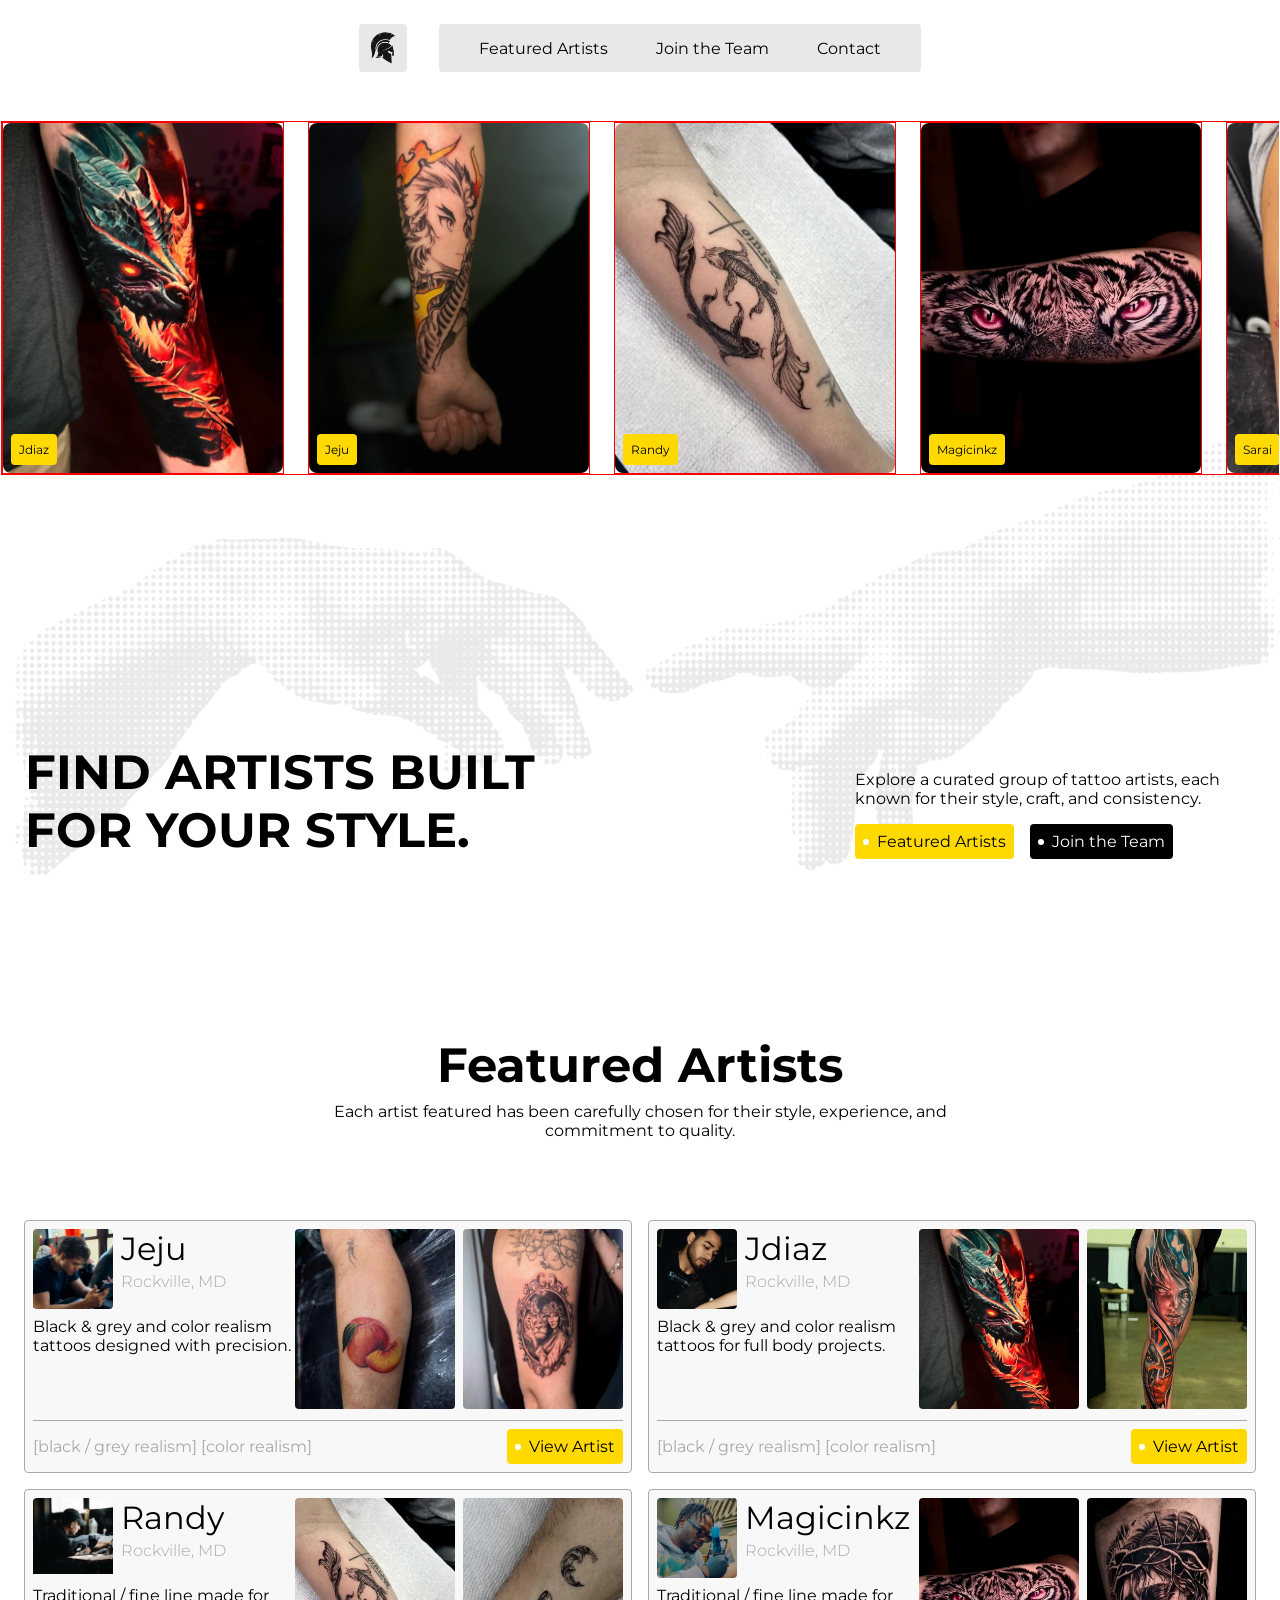
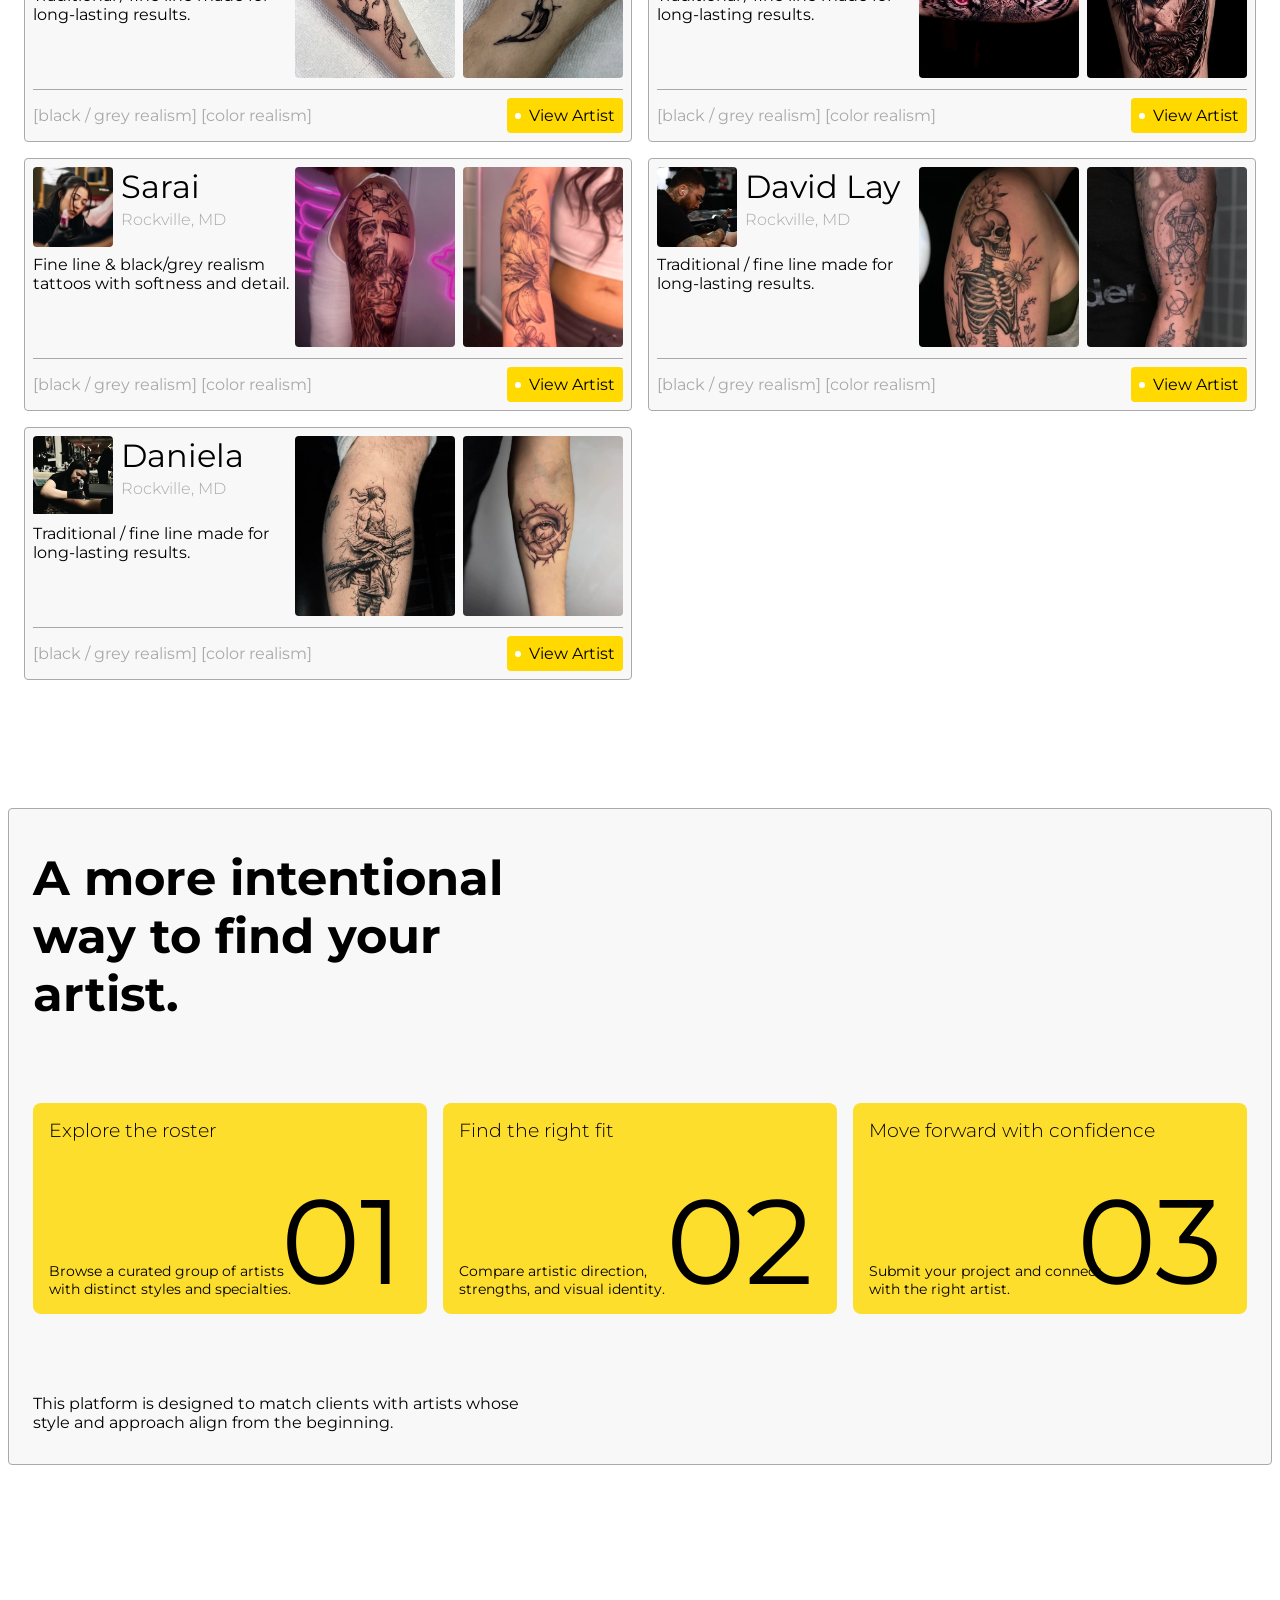
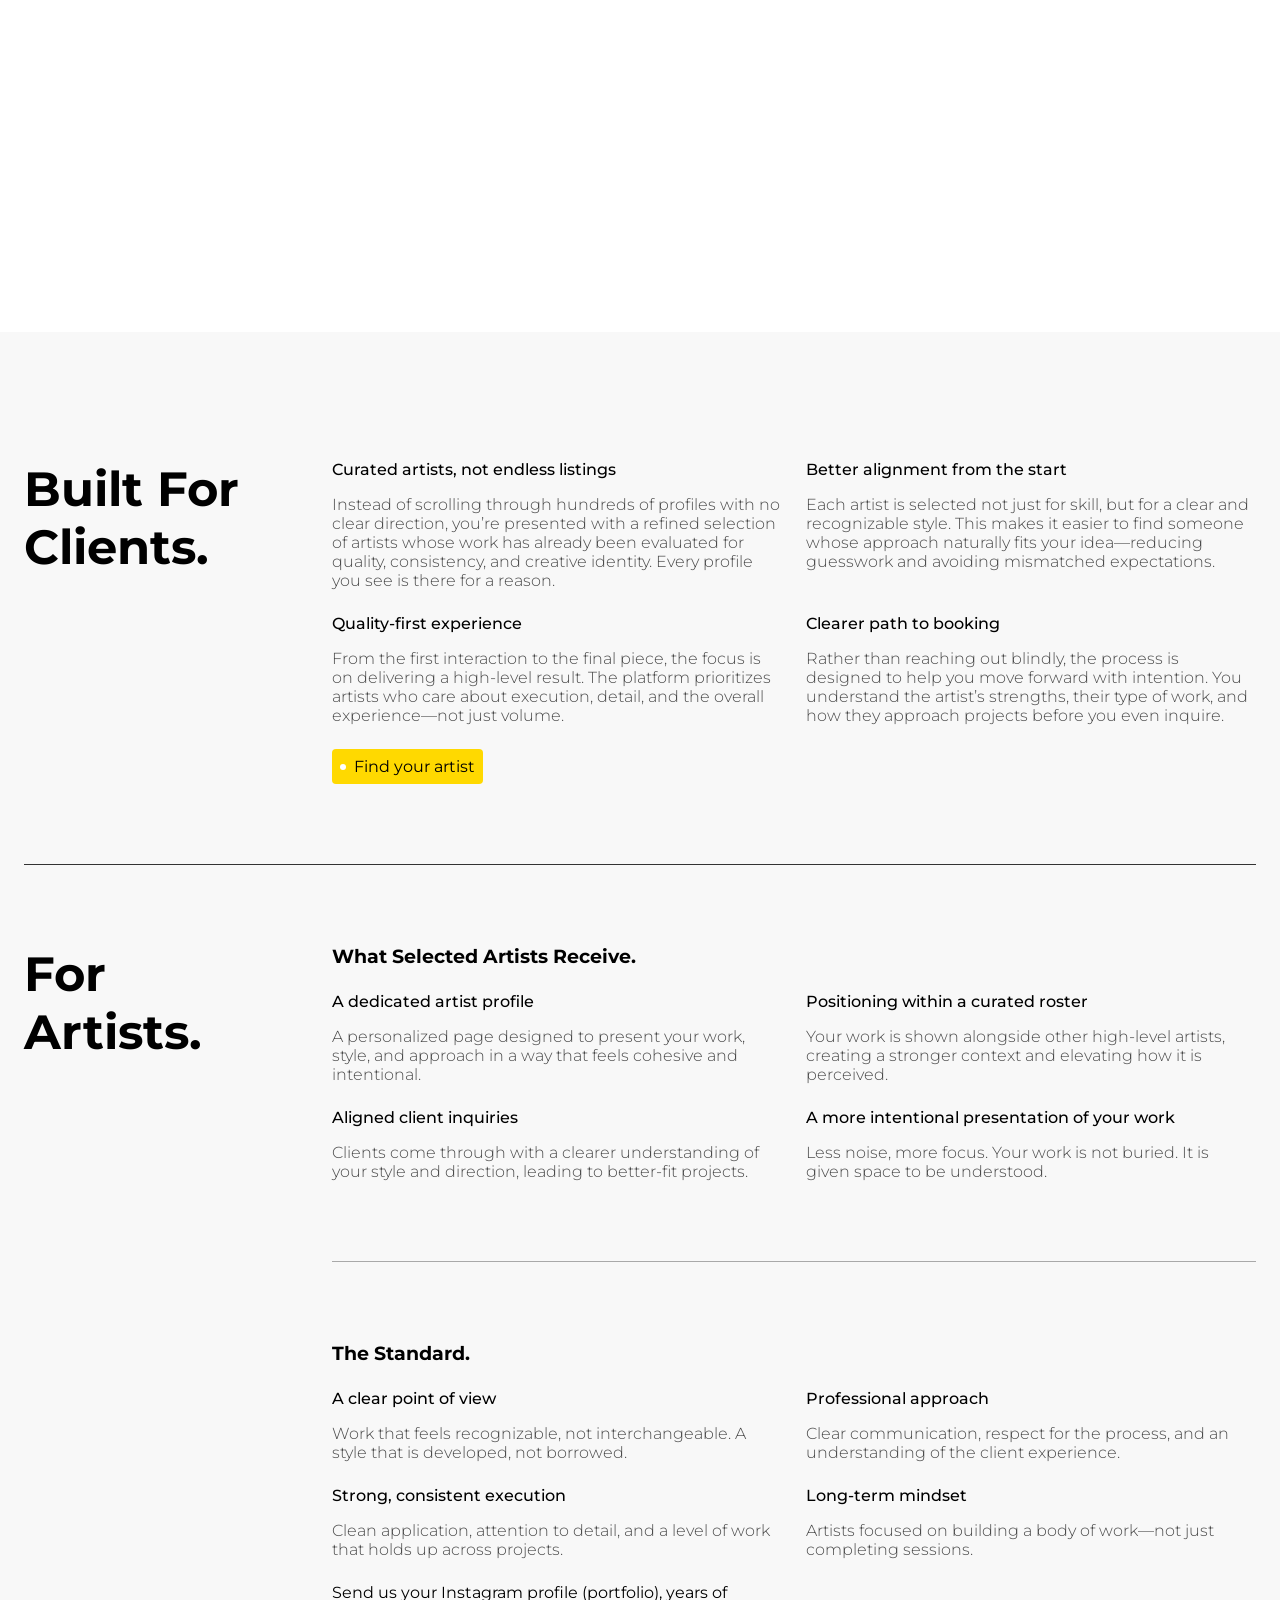
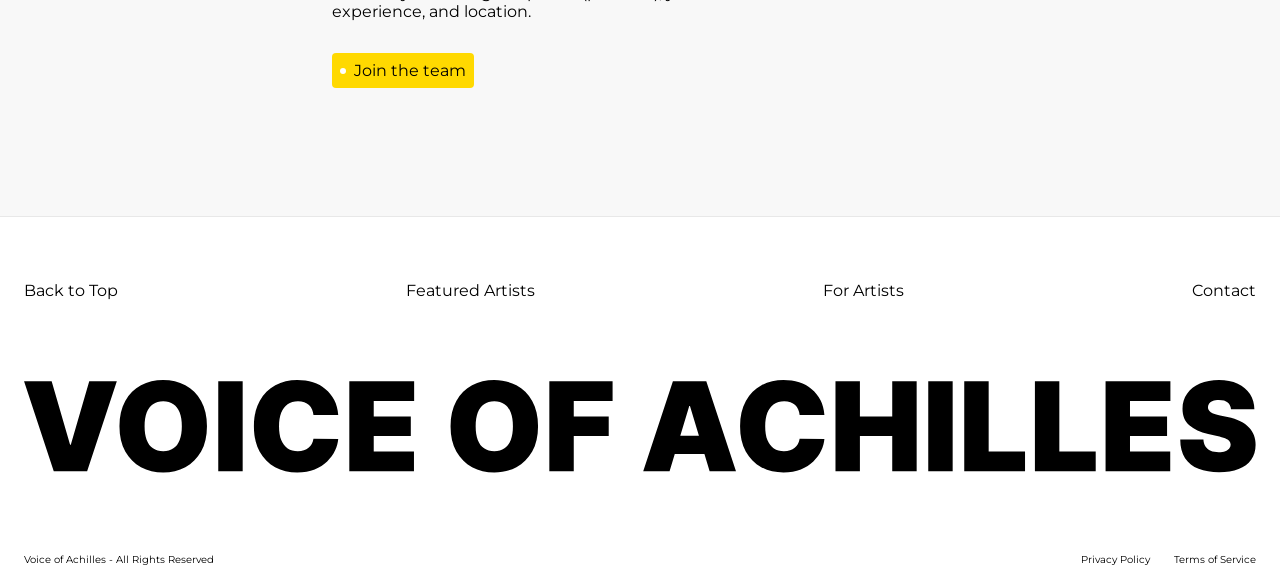
==== index.html @ 1c760edf "added changes to fix issue with home carousel" ====
<!DOCTYPE html>
<html lang="en">
<head>
  <meta charset="UTF-8">
  <meta name="viewport" content="width=device-width, initial-scale=1.0">
  <link rel="stylesheet" href="style.css">
  <script src="script.js" defer></script>
  <title>Voice of Achilles</title>
</head>
<body>
  <header>
    <nav>
      <a href="#home">
        <figure class="achilles-wrapper">
          <img src="assets/achilles-helmet.svg" class="achilles-icon" alt="achilles helmet icon">
        </figure>
      </a>

      <ul class="nav-list">
        <li><a href="#featured-artists" class="nav-link">Featured Artists</a></li>
        <li><a href="#artist-program" class="nav-link">Join the Team</a></li>
        <li><a href="#" class="nav-link">Contact</a></li>
      </ul>

      <button id="nav-btn">Menu</button>
    </nav>

    <div class="nav-modal">
      <ul class="modal-list">
        <li><a href="#featured-artists" class="modal-link">Featured Artists</a></li>
        <li><a href="#artist-program" class="modal-link">Join the Team</a></li>
        <li><a href="#" class="modal-link">Contact</a></li>
      </ul>
    </div>
  </header>

  <main>
    <section id="home">
      <div class="hands-overlay"></div>

      <div class="track-container">
        
        <div class="gallery-track">
          <div class="gallery-item">
            <a href="#">
              <img src="home-tattoos/jdiaz-dragon.webp" alt="dragon full color tattoo by Jdiaz" loading="eager">
              
              <p class="by-artist">Jdiaz</p>
            </a>
          </div>
          
          <div class="gallery-item">
            <a href="#">
              <img src="home-tattoos/jeju-demon-slayer.webp" alt="Demon slayer tattoo by Jeju" loading="eager">
              
              <p class="by-artist">Jeju</p>
            </a>
          </div>
          
          <div class="gallery-item">
            <a href="randy.html">
              <img src="home-tattoos/randy-koy-fish.webp" alt="koy fish tattoo by Randy" loading="eager">
              
              <p class="by-artist">Randy</p>
            </a>
          </div>
          
          <div class="gallery-item">
            <a href="#">
              <img src="home-tattoos/maginkz-tiger-eyes.webp" alt="tiger face tattoo by magic inkz" loading="eager">
              
              <p class="by-artist">Magicinkz</p>
              
            </a>
          </div>
          
          <div class="gallery-item">
            <a href="sarai.html">
              <img src="home-tattoos/sarai-blk-red-flower.webp" alt="flower tattoo by Sarai" loading="eager">
              
              <p class="by-artist">Sarai</p>
            </a>
          </div>
          
          <div class="gallery-item">
            <a href="#">
              <img src="home-tattoos/david-lay-sleeve.webp" alt="sleeve by David Lay" loading="eager">
              
              <p class="by-artist">David Lay</p>
            </a>
          </div>
          
          <div class="gallery-item">
            <a href="#">
              <img src="home-tattoos/daniela-zoro.webp" alt="zoro from One Piece by Daniela" loading="eager">
              
              <p class="by-artist">Daniela</p>
            </a>
          </div>  
          
          <!-- DUPLICATE -->
          <div class="gallery-item">
            <a href="#">
              <img src="home-tattoos/jdiaz-dragon.webp" alt="dragon full color tattoo by Jdiaz" loading="eager">
              
              <p class="by-artist">Jdiaz</p>
            </a>
          </div>
          
          <div class="gallery-item">
            <a href="#">
              <img src="home-tattoos/jeju-demon-slayer.webp" alt="Demon slayer tattoo by Jeju" loading="eager">
              
              <p class="by-artist">Jeju</p>
            </a>
          </div>
          
          <div class="gallery-item">
            <a href="randy.html">
              <img src="home-tattoos/randy-koy-fish.webp" alt="koy fish tattoo by Randy" loading="eager">
              
              <p class="by-artist">Randy</p>
            </a>
          </div>
          
          <div class="gallery-item">
            <a href="#">
              <img src="home-tattoos/maginkz-tiger-eyes.webp" alt="tiger face tattoo by magic inkz" loading="eager">
              
              <p class="by-artist">Magicinkz</p>
              
            </a>
          </div>
          
          <div class="gallery-item">
            <a href="sarai.html">
              <img src="home-tattoos/sarai-blk-red-flower.webp" alt="flower tattoo by Sarai" loading="eager">
              
              <p class="by-artist">Sarai</p>
            </a>
          </div>
          
          <div class="gallery-item">
            <a href="#">
              <img src="home-tattoos/david-lay-sleeve.webp" alt="sleeve by David Lay" loading="eager">
              
              <p class="by-artist">David Lay</p>
            </a>
          </div>
          
          <div class="gallery-item">
            <a href="#">
              <img src="home-tattoos/daniela-zoro.webp" alt="zoro from One Piece by Daniela" loading="eager">
              
              <p class="by-artist">Daniela</p>
            </a>
          </div>        
        </div>

        <div class="hero-text-container">
          <h1 class="hero-text">FIND ARTISTS BUILT FOR YOUR STYLE.</h1>

          <div class="CTA-container">
            <p class="cta-text">Explore a curated group of tattoo artists, each known for their style, craft, and consistency.</p>

            <div class="home-btn-container">
              <a href="#" class="main-CTA CTA-btn">
                <div class="btn-circle"></div>
                Featured Artists
              </a>
              
              <a href="#" class="secondary-CTA CTA-btn">
                <div class="btn-circle"></div>
                Join the Team
              </a>
            </div>
          </div>
        </div>
      </div>

      <section id="featured-artists">
        <div class="container">
          <div class="row featured-artists-row">
            <h2 class="heading">Featured Artists</h2>
            <p class="sub-heading">
              Each artist featured has been carefully chosen for their style, experience, and commitment to quality.
            </p>

            <div class="featured-artists-wrapper">
              <!-- Artist (JEJU) -->
              <div class="artist-box">
                <div class="artist-left-section">

                  <div class="artist-image-name">
                    <figure class="artist-img-wrapper">
                      <img src="artists/jeju-artist-img.webp" alt="photo of Jeju, tattoo artist">
                    </figure>
                    
                    <div class="name-container">
                      <p class="artist-name">Jeju</p>
                      <p class="location">Rockville, MD</p>
                    </div>
                  </div>

                  <p class="artist-bio">Black & grey and color realism tattoos designed with precision.</p>
                </div>

                <div class="artist-bottom-section"> 
                  <p class="style-tag">[black / grey realism] [color realism]</p>

                  <a href="jeju.html" class="CTA-btn main-CTA">
                    <div class="btn-circle"></div>
                    View Artist
                  </a>
                </div>

                <div class="card-showcase-container">
                  <figure class="card-img-wrapper">
                    <img src="jeju-tattoos/jeju-peach.webp" alt="peach colored tattoo by Jeju">
                  </figure>

                  <figure class="card-img-wrapper">
                    <img src="jeju-tattoos/jeju-lion-witch.webp" alt="flowers tattoo by Jeju">
                  </figure>
                </div>
              </div>

              <!-- Artist JEJU -->

              <!-- Artist Jdiaz -->
              <div class="artist-box">
                <div class="artist-left-section">

                  <div class="artist-image-name">
                    <figure class="artist-img-wrapper">
                      <img src="artists/jdiaz-artist-img.webp" alt="photo of Jdiaz, tattoo artist">
                    </figure>
                    
                    <div class="name-container">
                      <p class="artist-name">Jdiaz</p>
                      <p class="location">Rockville, MD</p>
                    </div>
                  </div>

                  <p class="artist-bio">Black & grey and color realism tattoos for full body projects.</p>
                </div>

                <div class="artist-bottom-section"> 
                  <p class="style-tag">[black / grey realism] [color realism]</p>

                  <a href="jdiaz.html" class="CTA-btn main-CTA">
                    <div class="btn-circle"></div>
                    View Artist
                  </a>
                </div>

                <div class="card-showcase-container">
                  <figure class="card-img-wrapper">
                    <img src="jdiaz-tattoos/jdiaz-dragon.webp" alt="dragon full color tattoo by Jdiaz">
                  </figure>
                  
                  <figure class="card-img-wrapper">
                    <img src="jdiaz-tattoos/jdiaz-full-leg.webp" alt="full leg colored tattoo by Jdiaz">
                  </figure>
                </div>
              </div>
              <!-- Artist Jdiaz -->

              <!-- Artist Randy -->
              <div class="artist-box">
                <div class="artist-left-section">

                  <div class="artist-image-name">
                    <figure class="artist-img-wrapper">
                      <img src="artists/randy-artist-img.webp" alt="photo of Randy, tattoo artist">
                    </figure>
                    
                    <div class="name-container">
                      <p class="artist-name">Randy</p>
                      <p class="location">Rockville, MD</p>
                    </div>
                  </div>

                  <p class="artist-bio">Traditional / fine line made for long-lasting results.</p>
                </div>

                <div class="artist-bottom-section"> 
                  <p class="style-tag">[black / grey realism] [color realism]</p>

                  <a href="randy.html" class="CTA-btn main-CTA">
                    <div class="btn-circle"></div>
                    View Artist
                  </a>
                </div>

                <div class="card-showcase-container">
                  <figure class="card-img-wrapper">
                    <img src="randy-tattoos/randy-koy-fish.webp" alt="koy fish tattoo by Randy">
                  </figure>
                  
                  <figure class="card-img-wrapper">
                    <img src="randy-tattoos/randy-whale.webp" alt="Whale and wave tattoo by Randy.">
                  </figure>
                </div>
              </div>
              <!-- Artist Randy -->

              <!-- Artist Magicinkz -->
              <div class="artist-box">
                <div class="artist-left-section">

                  <div class="artist-image-name">
                    <figure class="artist-img-wrapper">
                      <img src="artists/magicinkz-artist-img.webp" alt="photo of Randy, tattoo artist">
                    </figure>
                    
                    <div class="name-container">
                      <p class="artist-name">Magicinkz</p>
                      <p class="location">Rockville, MD</p>
                    </div>
                  </div>

                  <p class="artist-bio">Traditional / fine line made for long-lasting results.</p>
                </div>

                <div class="artist-bottom-section"> 
                  <p class="style-tag">[black / grey realism] [color realism]</p>

                  <a href="jeju.html" class="CTA-btn main-CTA">
                    <div class="btn-circle"></div>
                    View Artist
                  </a>
                </div>

                <div class="card-showcase-container">
                  <figure class="card-img-wrapper">
                    <img src="magicinkz-tattoos/maginkz-tiger-eyes.webp" alt="Tiger eye tattoo by Magic inkz">
                  </figure>
                  
                  <figure class="card-img-wrapper">
                    <img src="magicinkz-tattoos/maginkz-jesus.webp" alt="Jesus tattoo by Magic Inkz">
                  </figure>
                </div>
              </div>
              <!-- Artist Magicinkz -->

              <!-- Artist Sarai -->
              <div class="artist-box">
                <div class="artist-left-section">

                  <div class="artist-image-name">
                    <figure class="artist-img-wrapper">
                      <img src="artists/Sarai-artist-img.webp" alt="photo of Sarai, tattoo artist">
                    </figure>
                    
                    <div class="name-container">
                      <p class="artist-name">Sarai</p>
                      <p class="location">Rockville, MD</p>
                    </div>
                  </div>

                  <p class="artist-bio">Fine line & black/grey realism tattoos with softness and detail.</p>
                </div>

                <div class="artist-bottom-section"> 
                  <p class="style-tag">[black / grey realism] [color realism]</p>

                  <a href="sarai.html" class="CTA-btn main-CTA">
                    <div class="btn-circle"></div>
                    View Artist
                  </a>
                </div>

                <div class="card-showcase-container">
                  <figure class="card-img-wrapper">
                    <img src="sarai-tattoos/sarai-jesus-lion-tattoo.webp" alt="Tiger eye tattoo by Magic inkz">
                  </figure>
                  
                  <figure class="card-img-wrapper">
                    <img src="sarai-tattoos/sarai-flower-tattoo.webp" alt="Jesus tattoo by Magic Inkz">
                  </figure>
                </div>
              </div>
              <!-- Artist Sarai -->

              <!-- Artist David Lay -->
              <div class="artist-box">
                <div class="artist-left-section">

                  <div class="artist-image-name">
                    <figure class="artist-img-wrapper">
                      <img src="artists/David-Lay-Artist.webp" alt="photo of Sarai, tattoo artist">
                    </figure>
                    
                    <div class="name-container">
                      <p class="artist-name">David Lay</p>
                      <p class="location">Rockville, MD</p>
                    </div>
                  </div>

                  <p class="artist-bio">Traditional / fine line made for long-lasting results.</p>
                </div>

                <div class="artist-bottom-section"> 
                  <p class="style-tag">[black / grey realism] [color realism]</p>

                  <a href="jeju.html" class="CTA-btn main-CTA">
                    <div class="btn-circle"></div>
                    View Artist
                  </a>
                </div>

                <div class="card-showcase-container">
                  <figure class="card-img-wrapper">
                    <img src="david-lay-tattoos/david-lay-skelelon.webp" alt="Geometric Tattoo by David Lay">
                  </figure>
                  
                  <figure class="card-img-wrapper">
                    <img src="david-lay-tattoos/david-lay-sleeve.webp" alt="Sleeve by David Lay">
                  </figure>
                </div>
              </div>
              <!-- Artist David  Lay -->

              <!-- Artist Daniela -->
              <div class="artist-box">
                <div class="artist-left-section">

                  <div class="artist-image-name">
                    <figure class="artist-img-wrapper">
                      <img src="artists/Daniela-artist.webp" alt="photo of Sarai, tattoo artist">
                    </figure>
                    
                    <div class="name-container">
                      <p class="artist-name">Daniela</p>
                      <p class="location">Rockville, MD</p>
                    </div>
                  </div>

                  <p class="artist-bio">Traditional / fine line made for long-lasting results.</p>
                </div>

                <div class="artist-bottom-section"> 
                  <p class="style-tag">[black / grey realism] [color realism]</p>

                  <a href="daniela.html" class="CTA-btn main-CTA">
                    <div class="btn-circle"></div>
                    View Artist
                  </a>
                </div>

                <div class="card-showcase-container">
                  <figure class="card-img-wrapper">
                    <img src="daniela-tattoos/daniela-zoro.webp" alt="Zoro Tattoo by Daniela">
                  </figure>
                  
                  <figure class="card-img-wrapper">
                    <img src="daniela-tattoos/daniela-eye.webp" alt="Eye tattoo by Daniela">
                  </figure>
                </div>
              </div>
            </div>
          </div>
        </div>
      </section>

      <section id="the-platform">
        <div class="container platform-container">
          <div class="row">
            <h2 class="heading platform-heading">A more intentional way to find your artist.</h2>

            <div class="platform-card-container">
              <div class="card-box">
                <h3 class="card-title">Explore the roster</h3>

                <p class="card-info">
                  Browse a curated group of artists with distinct styles and specialties.
                </p>

                <p class="card-number">01</p>
              </div>

              <div class="card-box">
                <h3 class="card-title">Find the right fit</h3>

                <p class="card-info">
                  Compare artistic direction, strengths, and visual identity.
                </p>

                <p class="card-number">02</p>
              </div>

              <div class="card-box">
                <h3 class="card-title">Move forward with confidence</h3>

                <p class="card-info">
                  Submit your project and connect with the right artist.
                </p>

                <p class="card-number">03</p>
              </div>
            </div>

            <p class="why-platform">This platform is designed to match clients with artists whose style and approach align from the beginning.</p>
          </div>
        </div>
      </section>

      <div class="hands-container">
        <img src="assets/Adam-hand.webp" alt="Adam's hand from birth of creation" class="adam-hand">
        
        <img src="assets/God-hand.webp" alt="God's hand from birth of creation" class="god-hand">
      </div>

      <section id="built-for">
        <div class="container">
          <div class="row built-row">
            <div class="built-for-row">
              <h2 class="heading">Built For <span class="dark-highlight">Clients.</span></h2>
              
              <div class="client-point-wrapper">
                <div class="client-point-box">
                  <p class="point-title">Curated artists, not endless listings</p>
                  
                  <p class="point-info">
                    Instead of scrolling through hundreds of profiles with no clear direction, you’re presented with a refined selection of artists whose work has already been evaluated for quality, consistency, and creative identity. Every profile you see is there for a reason.
                  </p>
                </div>
                
                <div class="client-point-box">
                  <p class="point-title">Better alignment from the start</p>
                  
                  <p class="point-info">
                    Each artist is selected not just for skill, but for a clear and recognizable style. This makes it easier to find someone whose approach naturally fits your idea—reducing guesswork and avoiding mismatched expectations.
                  </p>
                </div>
                
                <div class="client-point-box">
                  <p class="point-title">Quality-first experience</p>
                  
                  <p class="point-info">
                    From the first interaction to the final piece, the focus is on delivering a high-level result. The platform prioritizes artists who care about execution, detail, and the overall experience—not just volume.
                  </p>
                </div>
                
                <div class="client-point-box">
                  <p class="point-title">Clearer path to booking</p>
                  
                  <p class="point-info">
                    Rather than reaching out blindly, the process is designed to help you move forward with intention. You understand the artist’s strengths, their type of work, and how they approach projects before you even inquire.
                  </p>
                </div>

                <a href="#" class="CTA-btn main-CTA">
                    <div class="btn-circle"></div>
                    Find your artist
                </a>
              </div>
            </div>

            <div id="artist-program"></div>

            <!-- Built for Artists -->

            <div class="built-for-row">
              <h2 class="heading built-for-heading">For Artists.</h2>

              <div class="artist-container"> 
                <div class="artist-points-container">
                  <h3>What <span class="dark-highlight">Selected Artists</span> Receive.</h3>
                  <div class="client-point-wrapper">
                    <div class="client-point-box">
                      <p class="point-title">A dedicated artist profile</p>
                      
                      <p class="point-info">
                        A personalized page designed to present your work, style, and approach in a way that feels cohesive and intentional.
                      </p>
                    </div>
                    
                    <div class="client-point-box">
                      <p class="point-title">Positioning within a curated roster</p>
                      
                      <p class="point-info">
                        Your work is shown alongside other high-level artists, creating a stronger context and elevating how it is perceived.
                      </p>
                    </div>
                    
                    <div class="client-point-box">
                      <p class="point-title">Aligned client inquiries</p>
                      
                      <p class="point-info">
                        Clients come through with a clearer understanding of your style and direction, leading to better-fit projects.
                      </p>
                    </div>
                    
                    <div class="client-point-box">
                      <p class="point-title">A more intentional presentation of your work</p>
                      
                      <p class="point-info">
                        Less noise, more focus. Your work is not buried. It is given space to be understood.
                      </p>
                    </div>
                  </div>
                </div>

                <div class="artists-line"></div>

                <!-- Second part of artists section -->

                <div class="artist-points-container">
                  <h3>The <span class="dark-highlight">Standard.</span></h3>
                  <div class="client-point-wrapper">
                    <div class="client-point-box">
                      <p class="point-title">A clear point of view</p>
                      
                      <p class="point-info">
                        Work that feels recognizable, not interchangeable. A style that is developed, not borrowed.
                      </p>
                    </div>
                    
                    <div class="client-point-box">
                      <p class="point-title">Professional approach</p>
                      
                      <p class="point-info">
                        Clear communication, respect for the process, and an understanding of the client experience.
                      </p>
                    </div>
                    
                    <div class="client-point-box">
                      <p class="point-title">Strong, consistent execution</p>
                      
                      <p class="point-info">
                        Clean application, attention to detail, and a level of work that holds up across projects.
                      </p>
                    </div>
                    
                    <div class="client-point-box">
                      <p class="point-title">Long-term mindset</p>
                      
                      <p class="point-info">
                        Artists focused on building a body of work—not just completing sessions.
                      </p>
                    </div>

                    <div class="client-point-box">
                      <p class="join-team-text">Send us your Instagram profile (portfolio), years of experience, and location.</p>

                    <a href="jeju.html" class="CTA-btn main-CTA">
                      <div class="btn-circle"></div>
                      Join the team
                    </a>
                    </div>
                  </div>
                </div>
              </div>
            </div>
          </div>
        </div>
      </section>
    </section>

    <footer>
      <div class="footer-container">
        <div class="row">
          <ul class="footer-list">
            <li><a href="#home" class="footer-link">Back to Top</a></li>

            <li><a href="#featured-artists" class="footer-link">Featured Artists</a></li>

            <li><a href="#artist-program" class="footer-link">For Artists</a></li>
            
            <li><a href="#" class="footer-link">Contact</a></li>
          </ul>

          <img src="assets/voiceofachilles.svg" alt="" class="footer-company-name">

          <div class="copyright-wrapper">
            <p class="copyright">
              Voice of Achilles - All Rights Reserved
            </p>
            <div class="policy-pages">
              <a href="#">Privacy Policy</a>
              <a href="#">Terms of Service</a>
            </div>
          </div>

        </div>
      </div>
    </footer>
  </main>


</body>
</html>
---- style.css ----
@import url('https://fonts.googleapis.com/css2?family=Montserrat:ital,wght@0,100..900;1,100..900&display=swap');

* {
  padding: 0;
  margin: 0;
  box-sizing: border-box;
  scroll-behavior: smooth;
   font-family: "Montserrat", sans-serif;
}

/* GEN */
li, a {
  list-style-type: none;
  text-decoration: none;
  color: inherit;
}

img {
  display: block;
}

.container {
  padding: 8rem 0;
  margin-top: 8px;
}

.row {
  padding: 0 24px;
  width: 100%;
  max-width: 1500px;
  margin: 0 auto;
}

:root {
  --background-black: #333333;
  --gold-color: #FFD900;
  --white: #fff;
  --black: #000;
  --artist-card-background: #f2f2f281;
  --secondary-text: #5B5B5B;
  --gloss-grey: rgba(225, 225, 225, 0.75);
  --corner-radius: 4px;
  --grey-accent: #a9a9a9;
}

/* navigation */
nav {
  width: 100%;
  position: fixed;
  top: 24px;
  left: 0;
  right: 0;
  z-index: 1001;

  display: flex;
  justify-content: center;
  align-items: center;
  gap: 32px;
}

.achilles-wrapper {
  width: 48px;
}

.achilles-icon {
  width: 32px;
}

.nav-list {
  gap: 16px; 
  padding: 0 24px;
}

.nav-list,
.achilles-wrapper,
#nav-btn {
  display: flex;
  justify-content: center;
  background-color: var(--gloss-grey);
  backdrop-filter: blur(4px);
  align-items: center;
  height: 48px;
  border-radius: var(--corner-radius);
  transition: background-color 300ms ease;
}

/* Nav Button */
#nav-btn,
#close-btn {
  border: none;
  font-size: 14px;
  display: none;
  padding: 8px;
  color: var(--black);
}

#nav-btn:hover {
  cursor: pointer;
  background-color: var(--gold-color);
}

.nav-link {
  padding: 16px;
}

.achilles-wrapper:hover {
  background-color: var(--gold-color);
}

/* nav modal */
.nav-modal {
  position: fixed;
  top: 8px;
  left: 8px;
  right: 8px;
  height: 0px;
  background-color: var(--white);
  z-index: 102;
  border-radius: var(--corner-radius);
  background-color: var(--artist-card-background);
  backdrop-filter: blur(9px);
  border: 1px solid var(--grey-accent);
  opacity: 0;
  visibility: hidden;

  transition: opacity 1s ease, height 1s ease, visibility 300ms ease 0ms;
}

.modal-list {
  position: absolute;
  top: 100px;
  right: -100px;
  text-align: end;
  opacity: 0;

  display: flex;
  flex-direction: column;
  gap: 24px;

  transition: right 1s ease, opacity 300ms ease;
}

.nav-modal.display-modal {
  height: 240px;
  opacity: 1;
  visibility: visible;
  transition: opacity 1s ease, height 1s ease, visibility 0s ease 0ms;
}

.nav-modal.display-modal .modal-list {
  right: 16px;
  opacity: 1;
}


/* Home */
#home {
  position: relative;
  width: 100%;
  height: fit-content;
  background-color: var(--white);
}

/* Home Gallery */
.track-container {
  position: relative;
  border: 1px solid #fff;
  width: 100%;
  height: 100vh;
  overflow: clip;
}

.gallery-track {
  z-index: 5;
  position: relative;
  margin-top: 120px;
  display: flex;
  gap: 24px;
  width: max-content;
  animation: scroll 24s linear infinite;
  border: 1px solid red;
}

.gallery-item {
  position: relative;
  flex: 0 0 auto;
  text-align: left;
  border: 1px solid red;
}

.gallery-item img {
  width: 280px;
  height: 350px; /* Adjust image size */
  flex-shrink: 0;
  object-fit: cover;
  border-radius: 8px;
  transition: transform 300ms ease;
}

@keyframes scroll {
  from {
    transform: translateX(0);
  }
  to {
    transform: translateX(calc(-50% - 8px));
  }
}

.by-artist {
  position: absolute;
  bottom: 8px;
  left: 8px;
  font-size: 12px;
  background-color: var(--gold-color);
  padding: 8px;
  border-radius: var(--corner-radius);
  transition: background-color 300ms ease;
  animation: show-artists 4s ease forwards;
}

.gallery-item img:hover,
.gallery-item a:hover img,
.gallery-item a:hover .by-artist {
  background-color: var(--white);
}

.hands-container {
  position: sticky;
  top: 24px;
  bottom: 24px;
  width: 100%;
  display: flex;
  z-index: 1;
}

.god-hand,
.adam-hand {
  width: 50%;
  will-change: transform;
}

.adam-hand {
  animation: adam-float 5s ease-in-out infinite;
}

.god-hand {
  animation: god-float 5s ease-in-out infinite;
}

.hands-overlay {
  position: absolute;
  inset: 0;
  background-color: #ffffffea;
  z-index: 4;
}

.hero-text-container {
  z-index: 8;
  position: absolute;
  width: 100%;
  padding: 24px;
  bottom: 16px;

  display: flex;
  justify-content: space-between;
  align-items: flex-end;
}

.hero-text {
  font-size: 48px;
  width: 600px;
}

.CTA-container {
  display: flex;
  flex-direction: column;
  gap: 16px;
}

.cta-text {
  width: 400px;
}

.home-btn-container {
  display: flex;
  align-items: center;
  gap: 16px;
}

.CTA-btn {
  padding: 8px;
  width: fit-content;
  border-radius: var(--corner-radius);

  display: flex;
  justify-content: center;
  align-items: center;
  gap: 8px;
}

.CTA-btn:hover {
  backdrop-filter: blur(2px);
  background-color: #ffffff00;
}

.main-CTA {
  background-color: var(--gold-color);
}

.main-CTA:hover .btn-circle {
  background-color: var(--gold-color);
}

.btn-circle {
  width: 6px;
  height: 6px;
  background-color: var(--white);
  border-radius: 25px;
  transition: background-color 300ms ease;
}

.secondary-CTA {
  background-color: var(--black);
  color: var(--white);
}

.secondary-CTA:hover {
  background-color: #ffffff00;
  color: var(--black);
}

.secondary-CTA,
.main-CTA {
  transition: color 300ms ease, background-color 300ms ease;
}

.secondary-CTA:hover .btn-circle {
  background-color: var(--black);
}


/* Animations */
@keyframes show-artists {
  0% {opacity: 0;}
  100% {opacity: 1;}
}

@keyframes adam-float {
  0%, 100% {transform: translateY(0);}
  50% {transform: translateY(-8px);}
}

@keyframes god-float {
  0%, 100% {transform: translateY(0);}
  50% {transform: translateY(-20px);}
}



/* Featured Artists */
.featured-artists-row {
  display: flex;
  flex-direction: column;
  align-items: center;
}

.sub-heading {
  margin-top: 8px;
  width: 50%;
  text-align: center;
}

#featured-artists {
  position: relative;
  z-index: 4;
}

#featured-artists .heading {
  text-align: center;
}

.heading {
  font-size: 48px;
}

.featured-artists-wrapper {
  margin-top: 80px;
  width: 100%;

  display: grid;
  grid-template-columns: repeat(2, 1fr);
  gap: 16px;
}

.artist-image-name {
  display: flex;
  align-items: flex-start;
  gap: 8px;
}

.artist-box {
  position: relative;
  width: 100%;
  padding: 8px;
  background-color: var(--artist-card-background);
  border: 1px solid var(--grey-accent);
  border-radius: 4px;
}

.artist-box .artist-bottom-section {
  border-top: 1px solid var(--grey-accent);
}

.location {
  color: var(--grey-accent);
  font-weight: 300;
}

.artist-img-wrapper {
  width: 80px;
  height: 80px;
  overflow: hidden;
  border-radius: 4px;
}

.artist-img-wrapper img {
  width: 100%;
}

.artist-name {
  font-size: 32px;
  margin-bottom: 4px;
}

.artist-bio {
  margin-top: 8px;
  width: 275px;
}

.artist-left-section {
  display: flex;
  flex-direction: column; 
}

.artist-bottom-section {
  margin-top: 65px;
  padding: 8px 0 0 0;

  display: flex;
  align-items: center;
  justify-content: space-between;
}

.style-tag {
  color: var(--grey-accent);
}

.card-showcase-container {
  position: absolute;
  top: 8px;
  right: 8px;

  display: flex;
  align-items: center;
  gap: 8px;
  height: 180px;
}

.card-img-wrapper {
  width: 160px;
  height: 180px;
  overflow: hidden;
  border-radius: 4px;
}

.card-img-wrapper img {
  width: 100%;
}


/* The Platform */
.platform-container {
  padding: 2rem 0;
}

#the-platform {
  position: relative;
  z-index: 5;
  border: 1px solid var(--grey-accent);
  margin: 0 8px;
  border-radius: var(--corner-radius);
  background-color: var(--artist-card-background);
}

.platform-heading {
  width: 500px;
}

.platform-card-container {
  margin: 80px 0;
  display: grid;
  grid-template-columns: repeat(3, 1fr);
  gap: 16px;
}

.card-box {
  position: relative;
  background-color: #ffd900d2;
  padding: 16px;
  border-radius: 8px;

  display: flex;
  flex-direction: column;
  gap: 120px;
}

.card-title {
  font-weight: 300;
}

.card-info {
  width: 250px;
  font-size: 14px;
}

.card-number {
  position: absolute;
  font-size: 120px;
  bottom: 0;
  right: 24px;
}

.why-platform {
  width: 500px;
}

/* Built for */
#built-for {
  position: relative;
  z-index: 5;
  background-color: var(--artist-card-background);
}

.built-row {
  display: flex;
  flex-direction: column;
  gap: 80px;
}

.built-for-row {
  display: flex;
  justify-content: space-between;
  gap: 24px;
}

.built-for-row h2 {
  width: 300px;
}

.client-point-wrapper {
  display: grid;
  grid-template-columns: repeat(2, 1fr);
  gap: 24px;
}

.client-point-box {
  width: 450px;
}

.point-title {
  font-weight: 500;
}

.point-info {
  margin-top: 16px;
  color: #4A4A4A;
  font-weight: 300;
}

.built-for-btn-2 {
  width: 216px;
}

.built-for-row .built-for-heading {
  width: 200px;
}

#artist-program {
  width: 100%;
  height: 1px;
  background-color: var(--background-black);
}

.artist-points-container h3 {
  margin-bottom: 24px;
}

.artist-container {
  display: flex;
  flex-direction: column;
  gap: 80px;
}

.artists-line {
  width: 100%;
  height: 1px;
  background-color: var(--grey-accent);
}

.join-team-text {
  margin-bottom: 32px;
}



/* footer */
footer {
  position: relative;
  background-color: var(--white);
  border-top: 1px solid var(--gloss-grey);
}

.footer-list {
  display: flex;
  justify-content: space-between;
}

.footer-list,
.copyright-wrapper {
  position: relative;
  z-index: 5;
}

.footer-company-name {
  width: 100%;
  margin: 80px 0 80px 0;
}

.copyright-wrapper {
  display: flex;
  justify-content: space-between;
  font-size: 10px;
}

.policy-pages {
  display: flex;
  gap: 24px;
  align-items: center;
}

.footer-container {
  padding: 4rem 0 8px 0;
}


/* 1370px viewport */
@media (max-width: 1220px){
  .card-img-wrapper {
    width: 120px;
    height: 140px;
  }

  .card-number {
    font-size: 60px;
    bottom: 50px;
  }

  .built-for-row h2 {
    width: 200px;
  }
}

@media (max-width: 1125px) {
  .featured-artists-wrapper {
    grid-template-columns: repeat(1, 1fr);
  }

  .client-point-wrapper,
  .platform-card-container {
    grid-template-columns: repeat(1, 1fr);
  }

  .nav-list {
    display: none;
  }

  .card-number {
    filter: none;
    font-size: 120px;
    bottom: 32px;
  }

  .heading {
    font-size: 24px;
  }

  .hero-text-container {
    flex-direction: column;
    justify-content: flex-start;
    align-items: start;
    bottom: 24px;
  }

  nav {
    gap: 16px;
  }

  #nav-btn {
    display: block;
  }

  .nav-list {
    display: none;
  }
}


@media (max-width: 650px) {
  .gallery-track {
    margin-top: 80px;
  }

  #title {
    font-size: 32px;
    width: 300px;
  }

  p, a {
    font-size: 14px;
  }

  .hero-CTA-wrapper {
    flex-direction: column;
    align-items: flex-start;
  }

  .hero-CTA-line {
    width: 200px;
    height: 1px;
    margin: 24px 0;
  }

  .platform-heading {
    width: 300px;
  }

  .card-number {
    font-size: 60px;
    top: 0;
  }

  .card-title {
    width: 200px;
  }

  .curation-text-wrapper {
    flex-direction: column;
  }

  .curation-text {
    width: 100%;
  }

  .built-for-row {
    flex-direction: column;
  }

  .client-point-box {
    width: 100%;
  }

  .row {
    padding: 0 8px;
  }

  footer {
    margin: 0 8px;
  }

  .sub-heading {
    width: 100%;
  }

  .artists-line {
    width: 80%;
  }

  #built-for .container {
    padding-top: 1rem;
  }

  .hands-container {
    bottom: 150px;
    top: 150px;
  }
}

@media (max-width: 575px) {
  .artist-bottom-section {
    margin-top: 8px;
  }

  .artist-left-section {
    margin-top: 200px;
  }

  .card-showcase-container {
    left: 4px;
    right: 4px;
    top: 0;
  }

  .card-img-wrapper {
    width: 100%;
    height: 165px;
  }

  .style-tag,
  .footer-list a  {
    font-size: 12px;
  }

  .copyright-wrapper p,
  .policy-pages a {
    font-size: 8px;
  }

  .hero-text {
    font-size: 24px;
    width: 100%;
  }

  .cta-text {
    width: 100%;
  }

  .why-platform {
    width: 80%;
  }

  .hero-text-container {
    padding: 8px;
    bottom: 40px;
  }

  .gallery-track {
    margin-top: 100px;
  }

  .gallery-item img {
    height: 280px;
  }
}
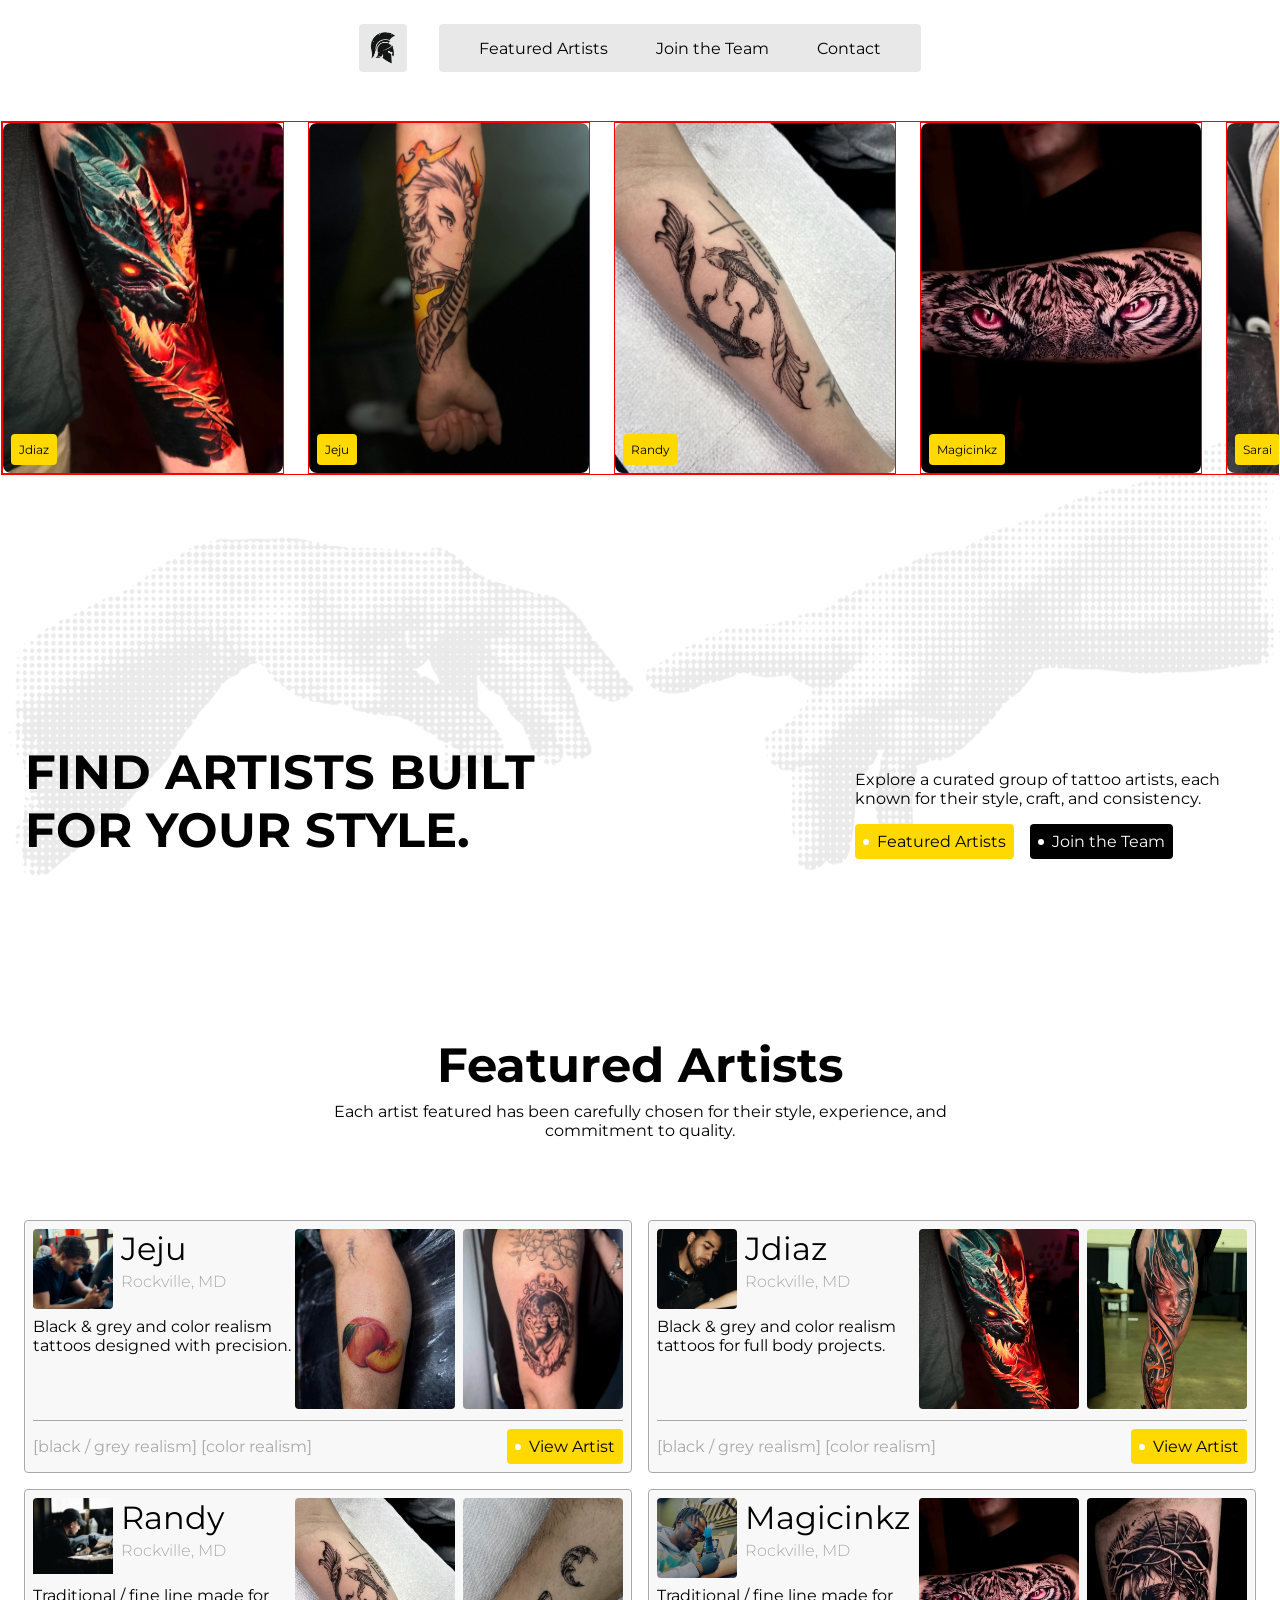
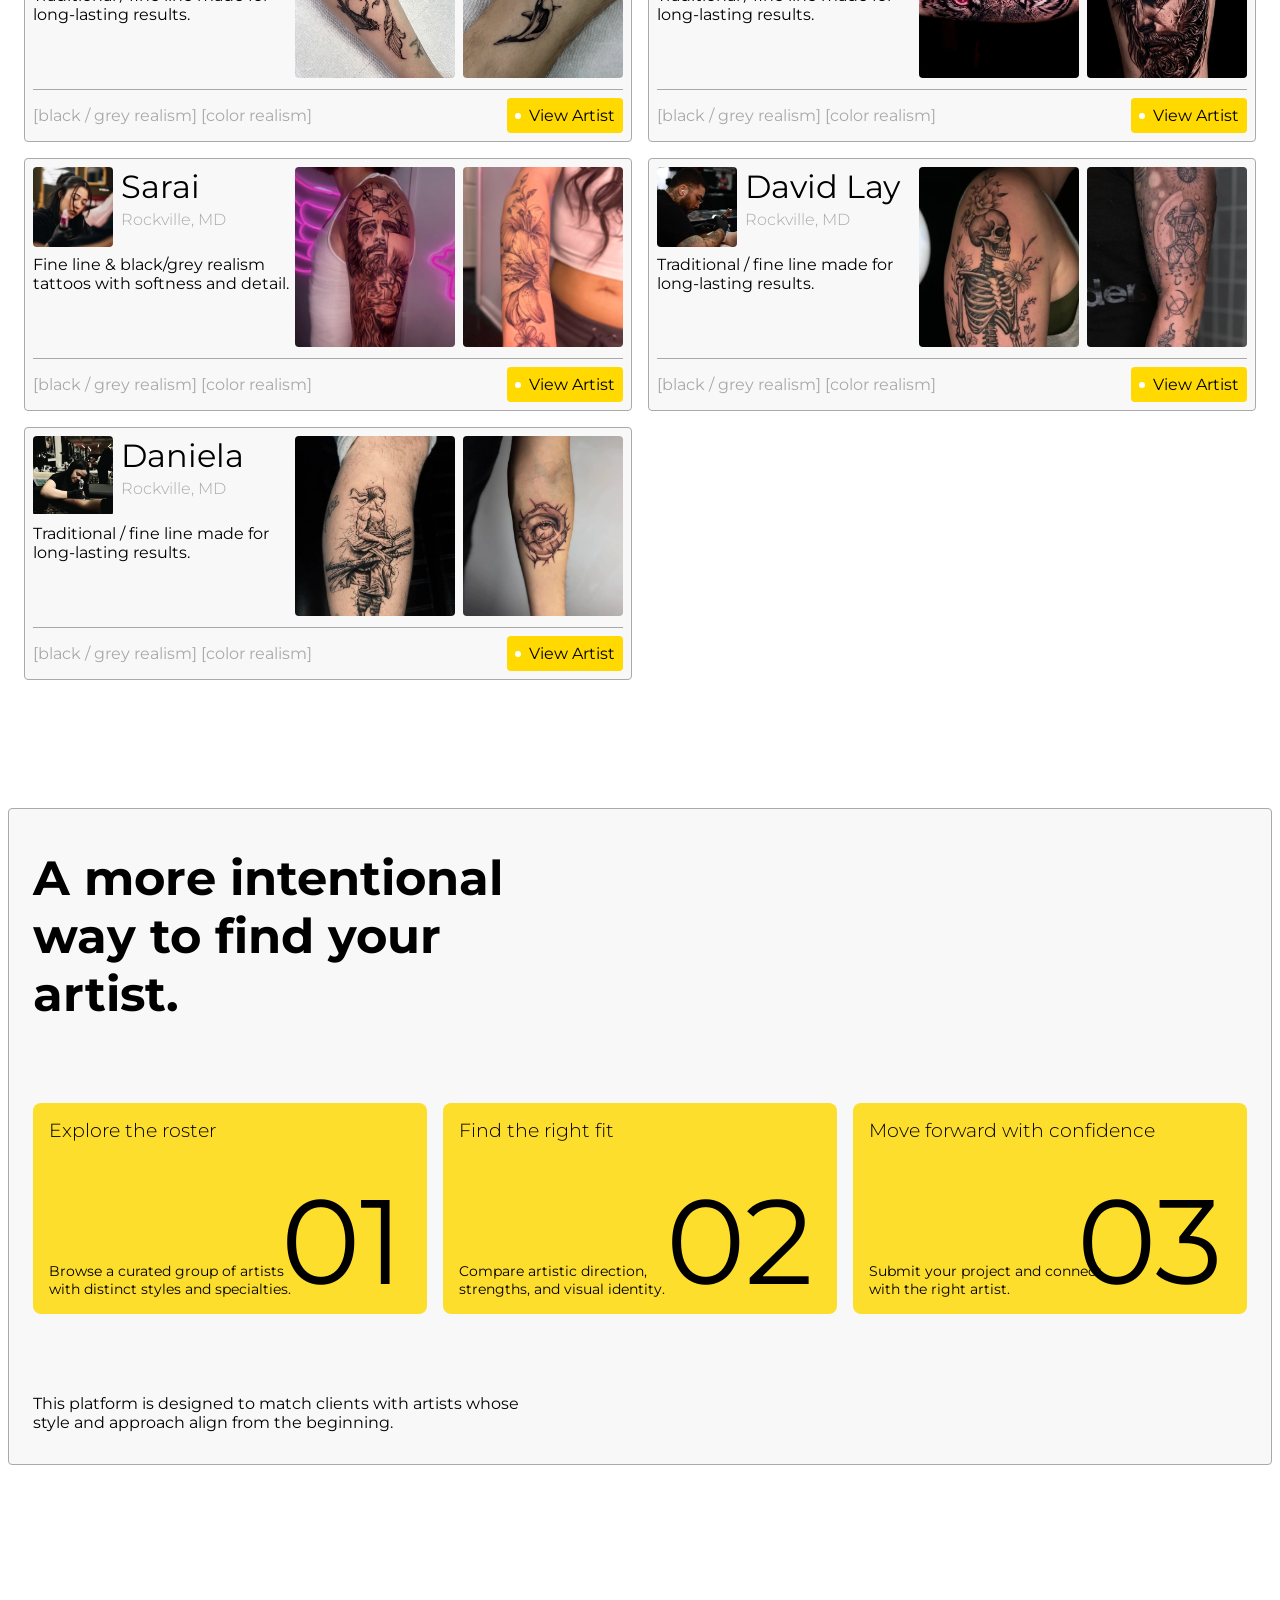
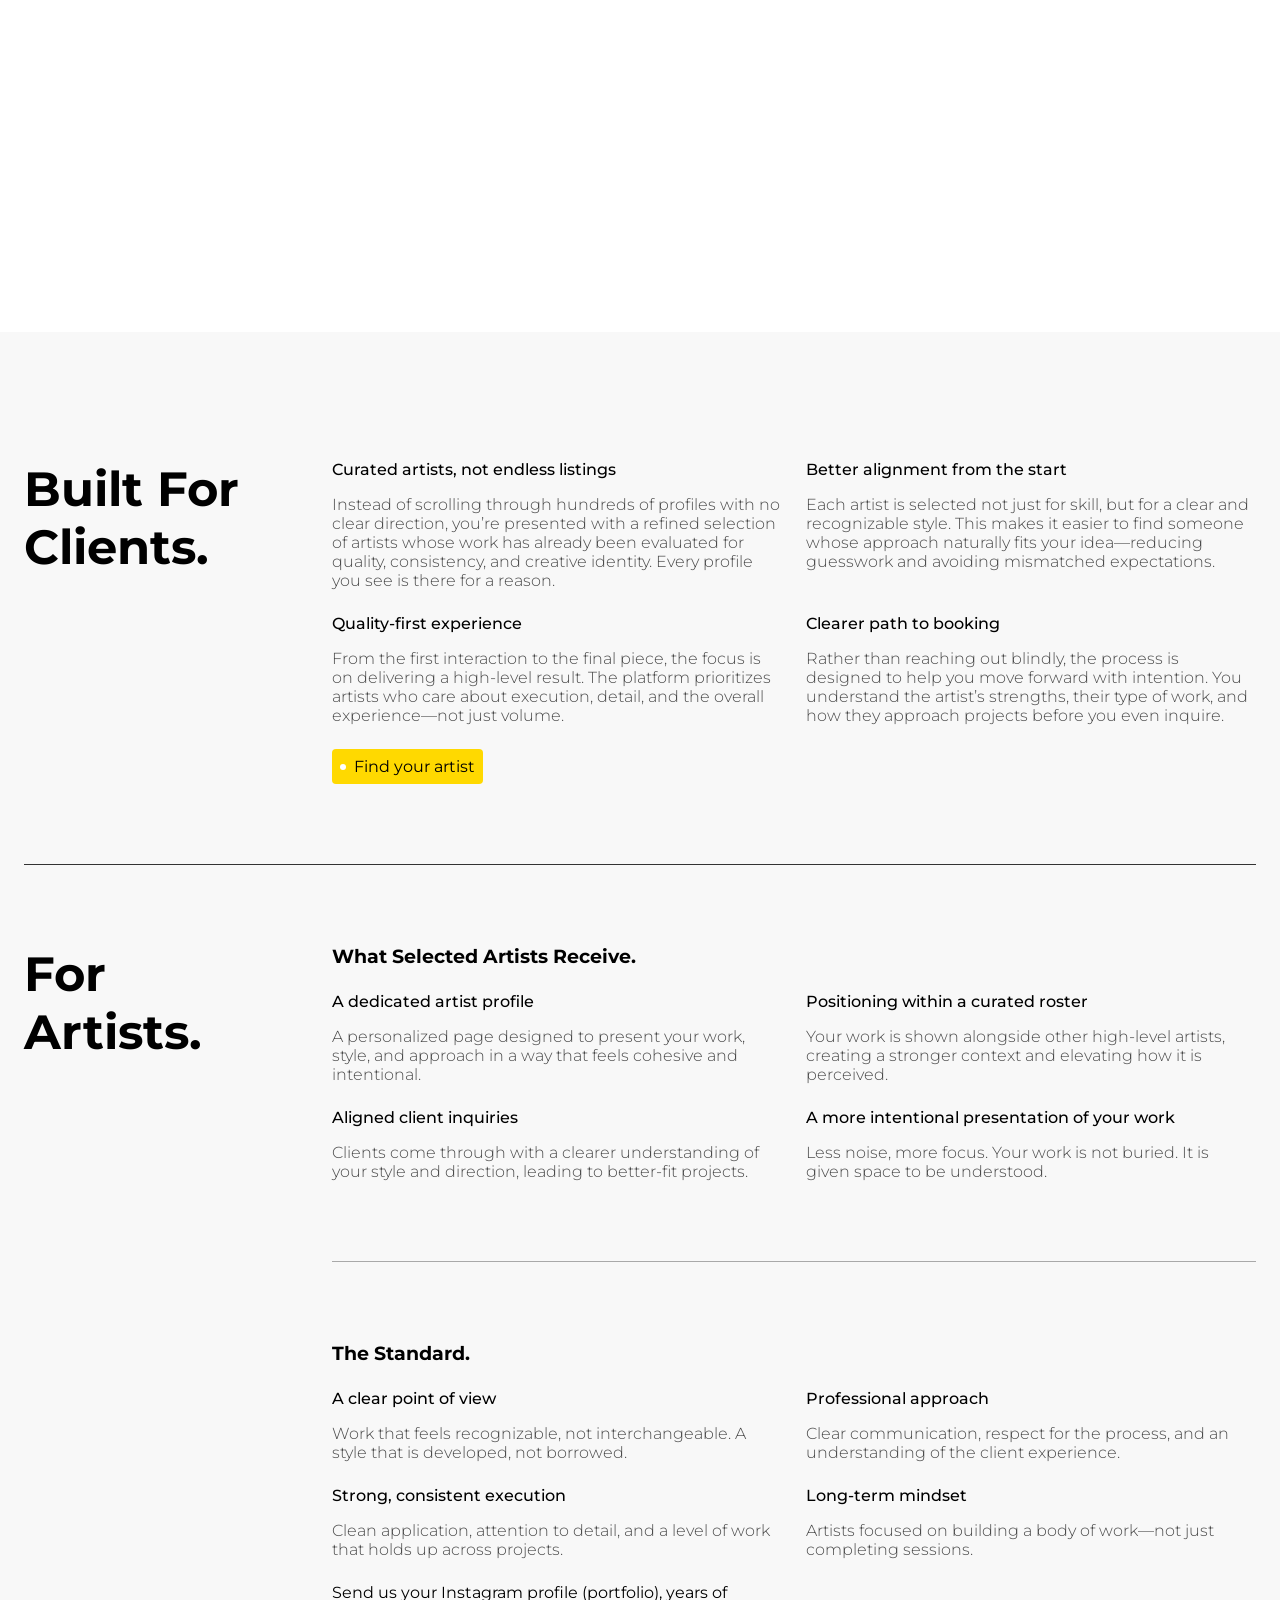
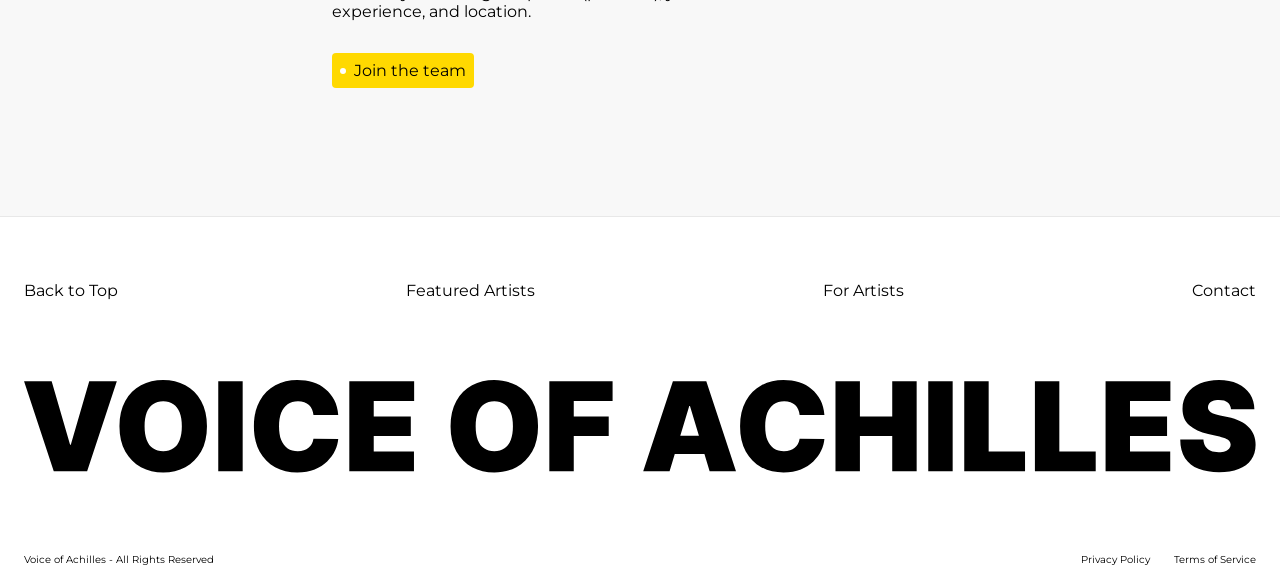
==== commit 12286cff: "fixed jdiaz form" ====
--- a/index.html
+++ b/index.html
@@ -124,7 +124,7 @@
           </div>
           
           <div class="gallery-item">
-            <a href="#">
+            <a href="magicinkz.html">
               <img src="home-tattoos/maginkz-tiger-eyes.webp" alt="tiger face tattoo by magic inkz" loading="eager">
               
               <p class="by-artist">Magicinkz</p>
@@ -326,7 +326,7 @@
                 <div class="artist-bottom-section"> 
                   <p class="style-tag">[black / grey realism] [color realism]</p>
 
-                  <a href="jeju.html" class="CTA-btn main-CTA">
+                  <a href="magicinkz.html" class="CTA-btn main-CTA">
                     <div class="btn-circle"></div>
                     View Artist
                   </a>
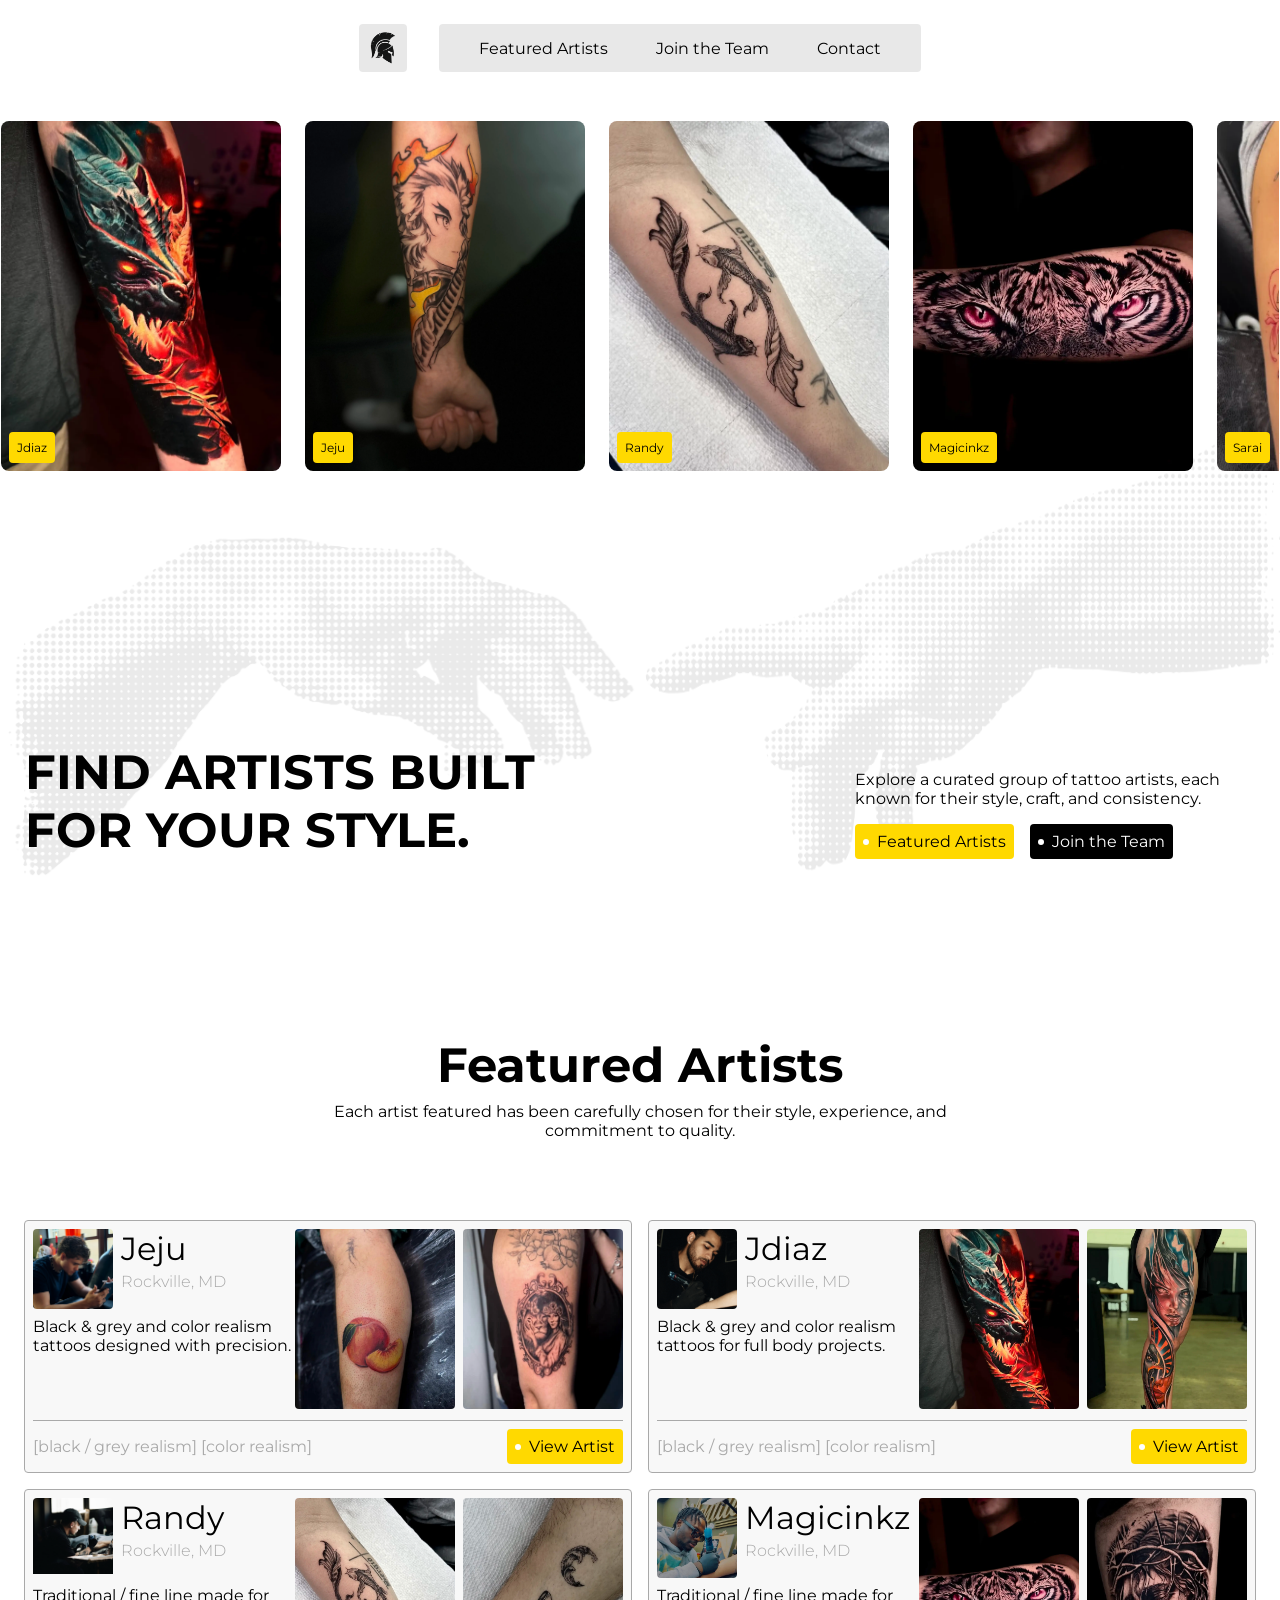
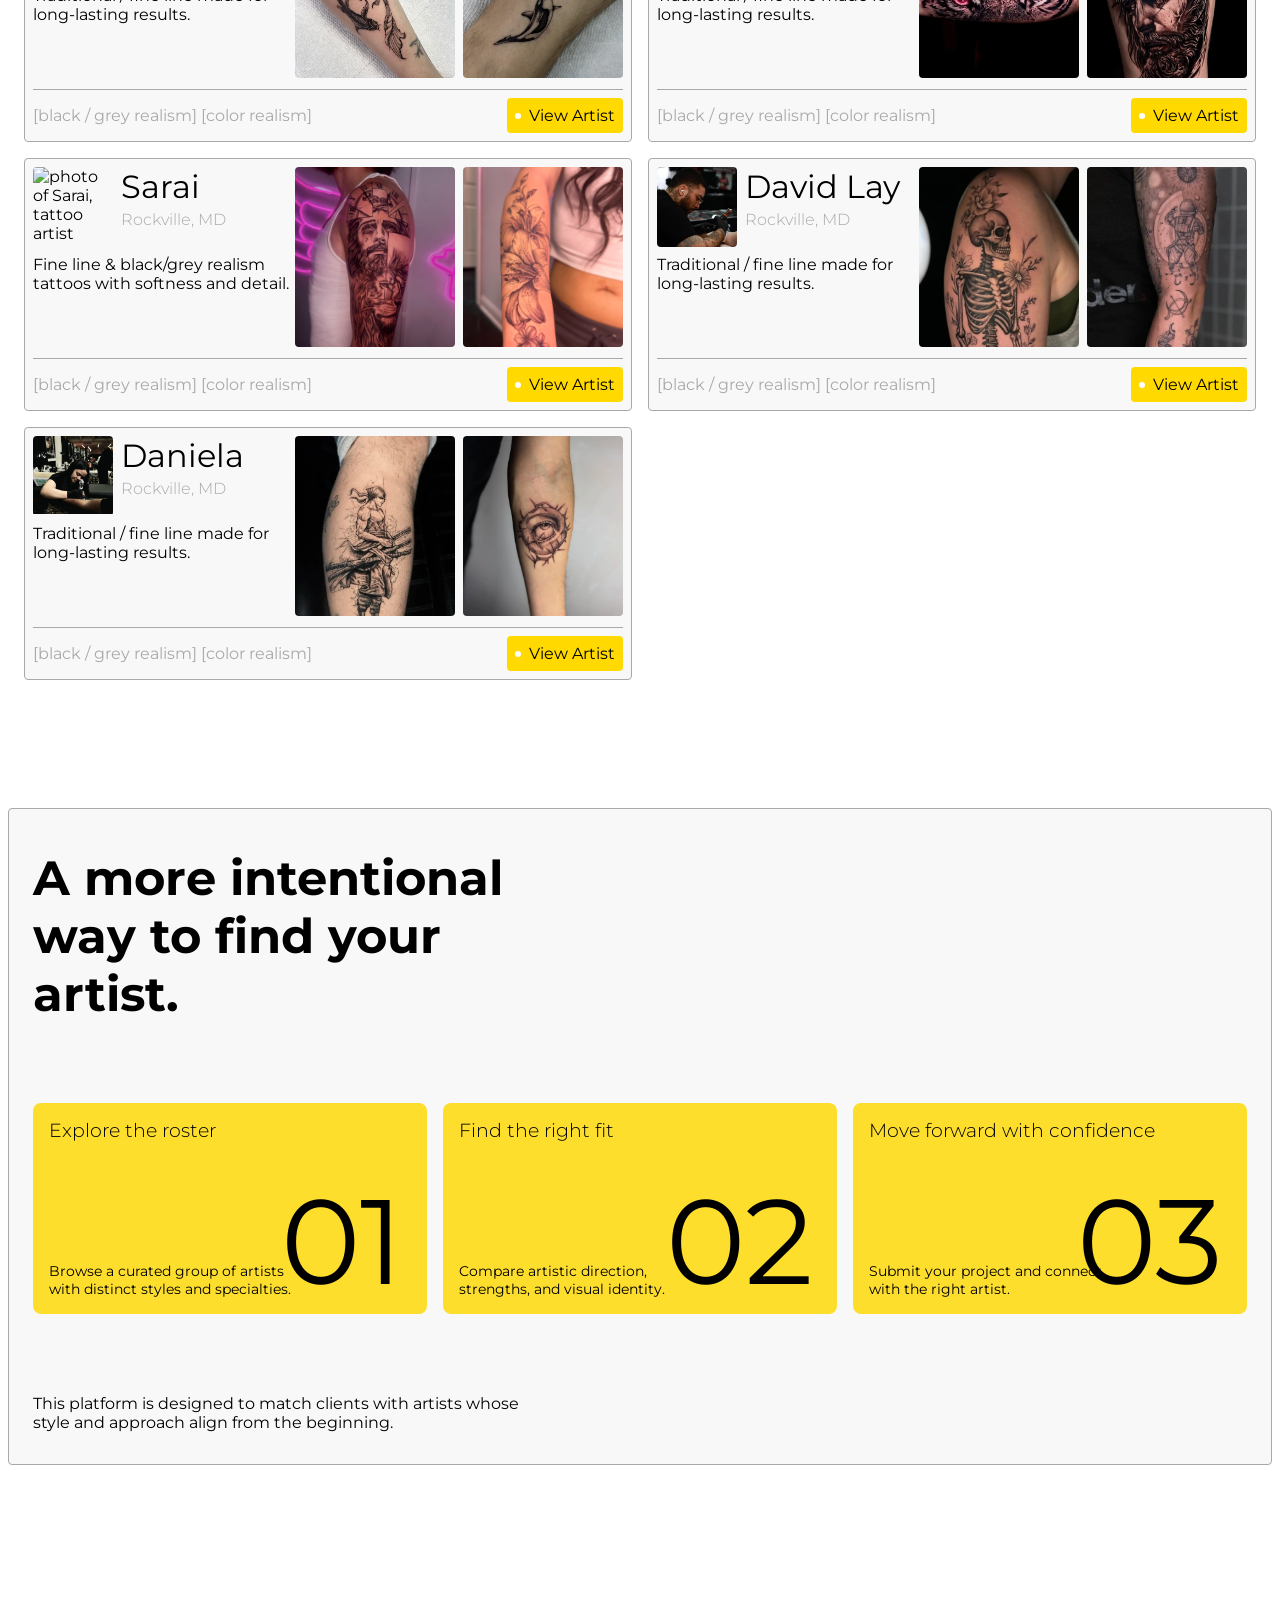
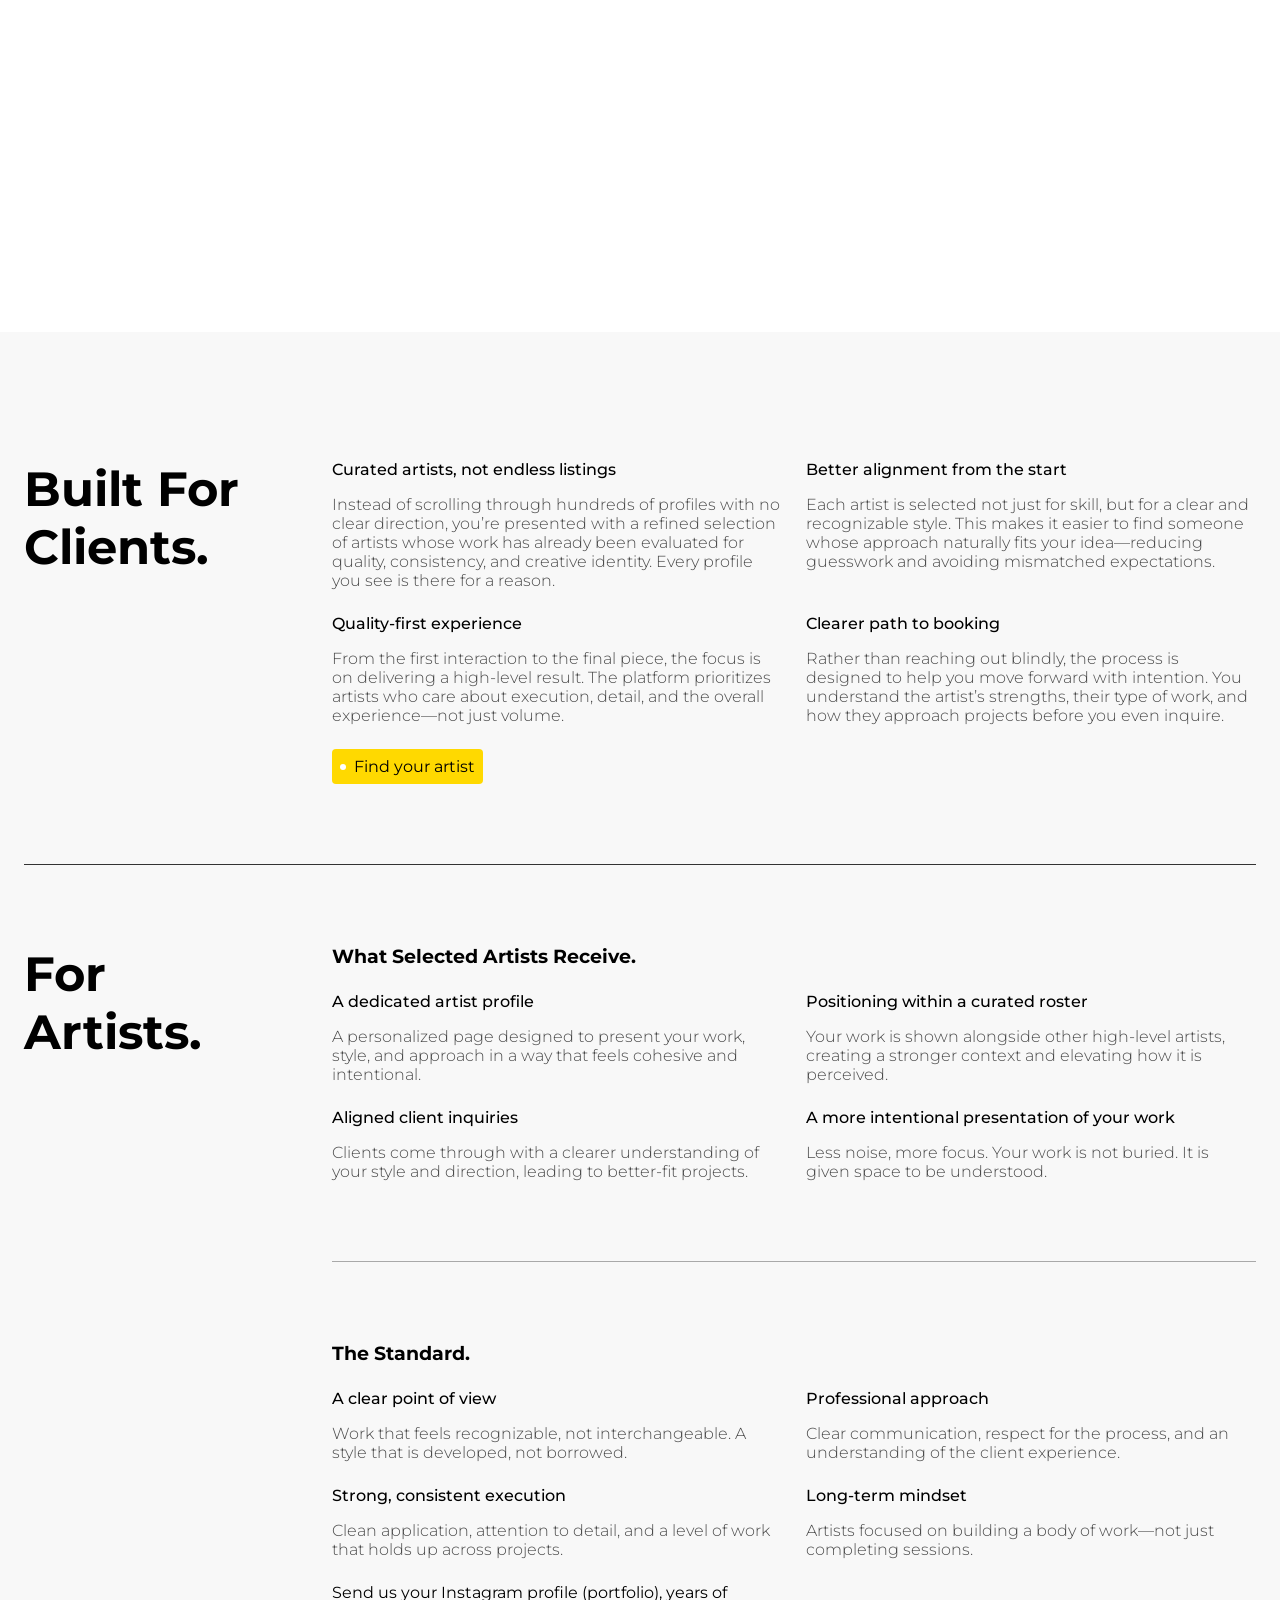
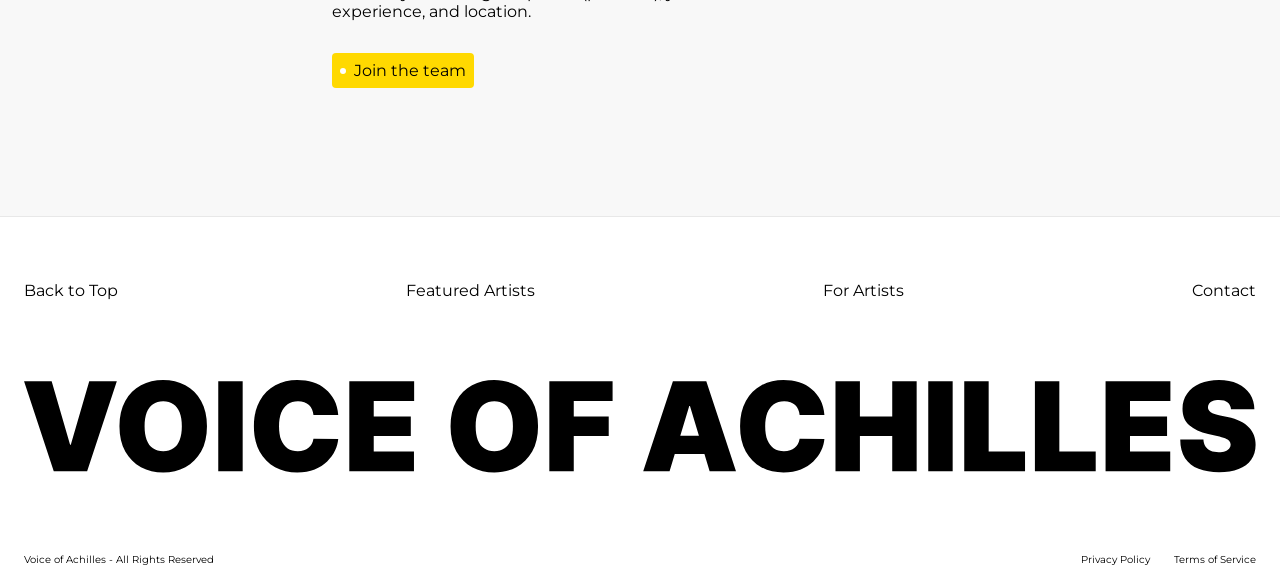
==== commit fb8a3817: "fixed videos hopefully" ====
--- a/index.html
+++ b/index.html
@@ -10,7 +10,7 @@
 <body>
   <header>
     <nav>
-      <a href="#home">
+      <a href="#home" id="logo">
         <figure class="achilles-wrapper">
           <img src="assets/achilles-helmet.svg" class="achilles-icon" alt="achilles helmet icon">
         </figure>
@@ -42,7 +42,7 @@
         
         <div class="gallery-track">
           <div class="gallery-item">
-            <a href="#">
+            <a href="jdiaz.html">
               <img src="home-tattoos/jdiaz-dragon.webp" alt="dragon full color tattoo by Jdiaz" loading="eager">
               
               <p class="by-artist">Jdiaz</p>
@@ -50,7 +50,7 @@
           </div>
           
           <div class="gallery-item">
-            <a href="#">
+            <a href="jeju.html">
               <img src="home-tattoos/jeju-demon-slayer.webp" alt="Demon slayer tattoo by Jeju" loading="eager">
               
               <p class="by-artist">Jeju</p>
@@ -66,11 +66,10 @@
           </div>
           
           <div class="gallery-item">
-            <a href="#">
+            <a href="magicinkz.html">
               <img src="home-tattoos/maginkz-tiger-eyes.webp" alt="tiger face tattoo by magic inkz" loading="eager">
               
               <p class="by-artist">Magicinkz</p>
-              
             </a>
           </div>
           
@@ -83,7 +82,7 @@
           </div>
           
           <div class="gallery-item">
-            <a href="#">
+            <a href="david-lay.html">
               <img src="home-tattoos/david-lay-sleeve.webp" alt="sleeve by David Lay" loading="eager">
               
               <p class="by-artist">David Lay</p>
@@ -91,7 +90,7 @@
           </div>
           
           <div class="gallery-item">
-            <a href="#">
+            <a href="daniela.html">
               <img src="home-tattoos/daniela-zoro.webp" alt="zoro from One Piece by Daniela" loading="eager">
               
               <p class="by-artist">Daniela</p>
@@ -100,7 +99,7 @@
           
           <!-- DUPLICATE -->
           <div class="gallery-item">
-            <a href="#">
+            <a href="jdiaz.html">
               <img src="home-tattoos/jdiaz-dragon.webp" alt="dragon full color tattoo by Jdiaz" loading="eager">
               
               <p class="by-artist">Jdiaz</p>
@@ -108,7 +107,7 @@
           </div>
           
           <div class="gallery-item">
-            <a href="#">
+            <a href="jeju.html">
               <img src="home-tattoos/jeju-demon-slayer.webp" alt="Demon slayer tattoo by Jeju" loading="eager">
               
               <p class="by-artist">Jeju</p>
@@ -141,7 +140,7 @@
           </div>
           
           <div class="gallery-item">
-            <a href="#">
+            <a href="david-lay.html">
               <img src="home-tattoos/david-lay-sleeve.webp" alt="sleeve by David Lay" loading="eager">
               
               <p class="by-artist">David Lay</p>
@@ -149,7 +148,7 @@
           </div>
           
           <div class="gallery-item">
-            <a href="#">
+            <a href="daniela.html">
               <img src="home-tattoos/daniela-zoro.webp" alt="zoro from One Piece by Daniela" loading="eager">
               
               <p class="by-artist">Daniela</p>
@@ -350,7 +349,7 @@
 
                   <div class="artist-image-name">
                     <figure class="artist-img-wrapper">
-                      <img src="artists/Sarai-artist-img.webp" alt="photo of Sarai, tattoo artist">
+                      <img src="artists/sarai-artist-img.webp" alt="photo of Sarai, tattoo artist">
                     </figure>
                     
                     <div class="name-container">
@@ -404,7 +403,7 @@
                 <div class="artist-bottom-section"> 
                   <p class="style-tag">[black / grey realism] [color realism]</p>
 
-                  <a href="jeju.html" class="CTA-btn main-CTA">
+                  <a href="david-lay.html" class="CTA-btn main-CTA">
                     <div class="btn-circle"></div>
                     View Artist
                   </a>
@@ -669,7 +668,7 @@
 
             <li><a href="#artist-program" class="footer-link">For Artists</a></li>
             
-            <li><a href="#" class="footer-link">Contact</a></li>
+            <li><a href="mailto:contact@voiceofachilles.com" class="footer-link">Contact</a></li>
           </ul>
 
           <img src="assets/voiceofachilles.svg" alt="" class="footer-company-name">
@@ -679,8 +678,8 @@
               Voice of Achilles - All Rights Reserved
             </p>
             <div class="policy-pages">
-              <a href="#">Privacy Policy</a>
-              <a href="#">Terms of Service</a>
+              <a href="privacy-policy.html">Privacy Policy</a>
+              <a href="terms-of-service.html">Terms of Service</a>
             </div>
           </div>
 
--- a/style.css
+++ b/style.css
@@ -152,7 +152,6 @@
   opacity: 1;
 }
 
-
 /* Home */
 #home {
   position: relative;
@@ -178,14 +177,12 @@
   gap: 24px;
   width: max-content;
   animation: scroll 24s linear infinite;
-  border: 1px solid red;
 }
 
 .gallery-item {
   position: relative;
   flex: 0 0 auto;
   text-align: left;
-  border: 1px solid red;
 }
 
 .gallery-item img {
@@ -195,6 +192,12 @@
   object-fit: cover;
   border-radius: 8px;
   transition: transform 300ms ease;
+  animation: img-change 800ms linear forwards;
+}
+
+@keyframes img-change {
+  from {height: 0;}
+  top {height: 350px;}
 }
 
 @keyframes scroll {
@@ -269,12 +272,26 @@
 .hero-text {
   font-size: 48px;
   width: 600px;
+  opacity: 0;
+  animation: appear 500ms linear forwards 1s;
+}
+
+@keyframes appear {
+  from {transform: translateX(-100px); opacity: 0;}
+  to {transform: translateX(0); opacity: 1;}
 }
 
 .CTA-container {
   display: flex;
   flex-direction: column;
   gap: 16px;
+  opacity: 0;
+  animation: appear-top 500ms linear forwards 1.2s;
+}
+
+@keyframes appear-top {
+  from {transform: translateX(100px); opacity: 0;}
+  to {transform: translateX(0); opacity: 1;}
 }
 
 .cta-text {
@@ -652,6 +669,30 @@
   padding: 4rem 0 8px 0;
 }
 
+/* Legal Pages */
+.effective-date {
+  margin-bottom: 8px;
+}
+
+.legal-text {
+  margin: 8px 0;
+}
+
+.text-container {
+  padding-top: 32px;
+}
+
+.bullet-point li {
+  list-style-type: disc;
+  margin-left: 16px;
+}
+
+.legal-text a {
+  color: #0188ff;
+  text-decoration: underline;
+}
+
+
 
 /* 1370px viewport */
 @media (max-width: 1220px){
@@ -840,7 +881,7 @@
 
   .hero-text-container {
     padding: 8px;
-    bottom: 40px;
+    bottom: 140px;
   }
 
   .gallery-track {
@@ -848,6 +889,7 @@
   }
 
   .gallery-item img {
-    height: 280px;
+    height: 220px;
+    width: 180px;
   }
 }
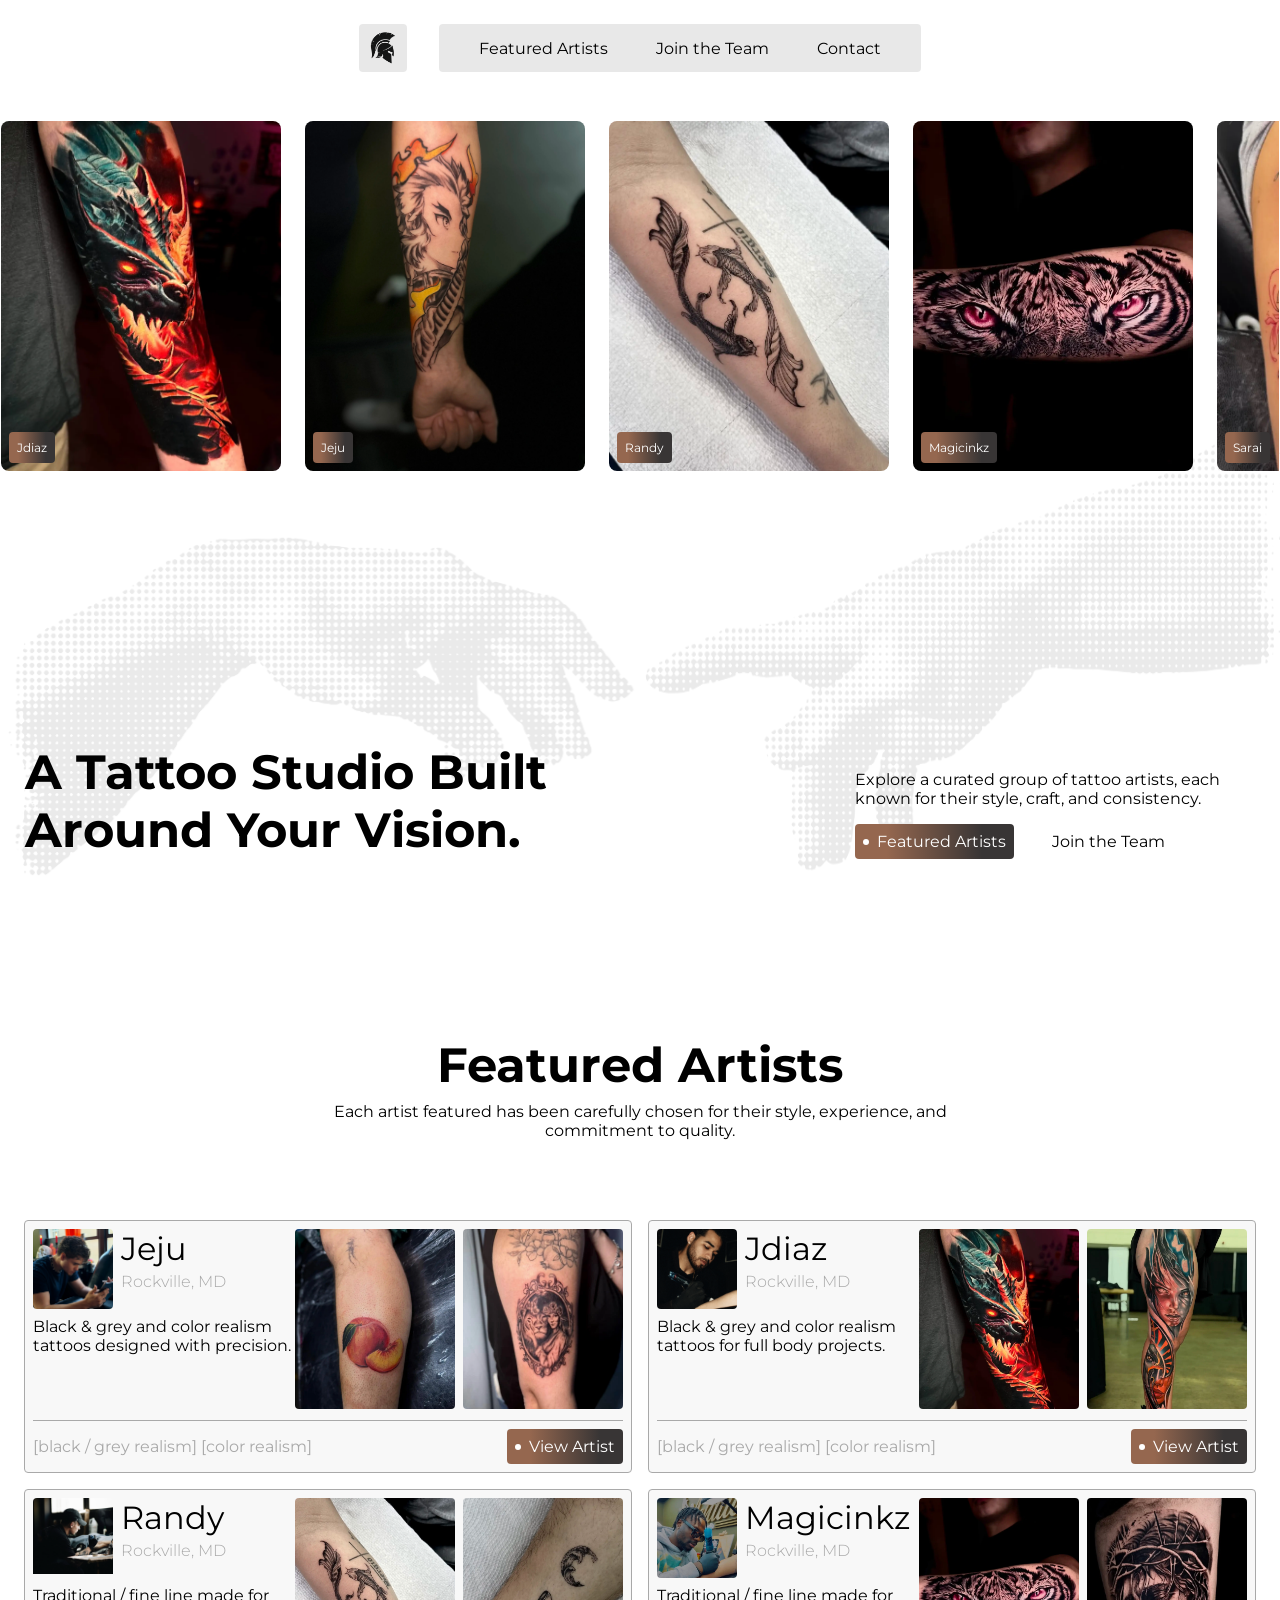
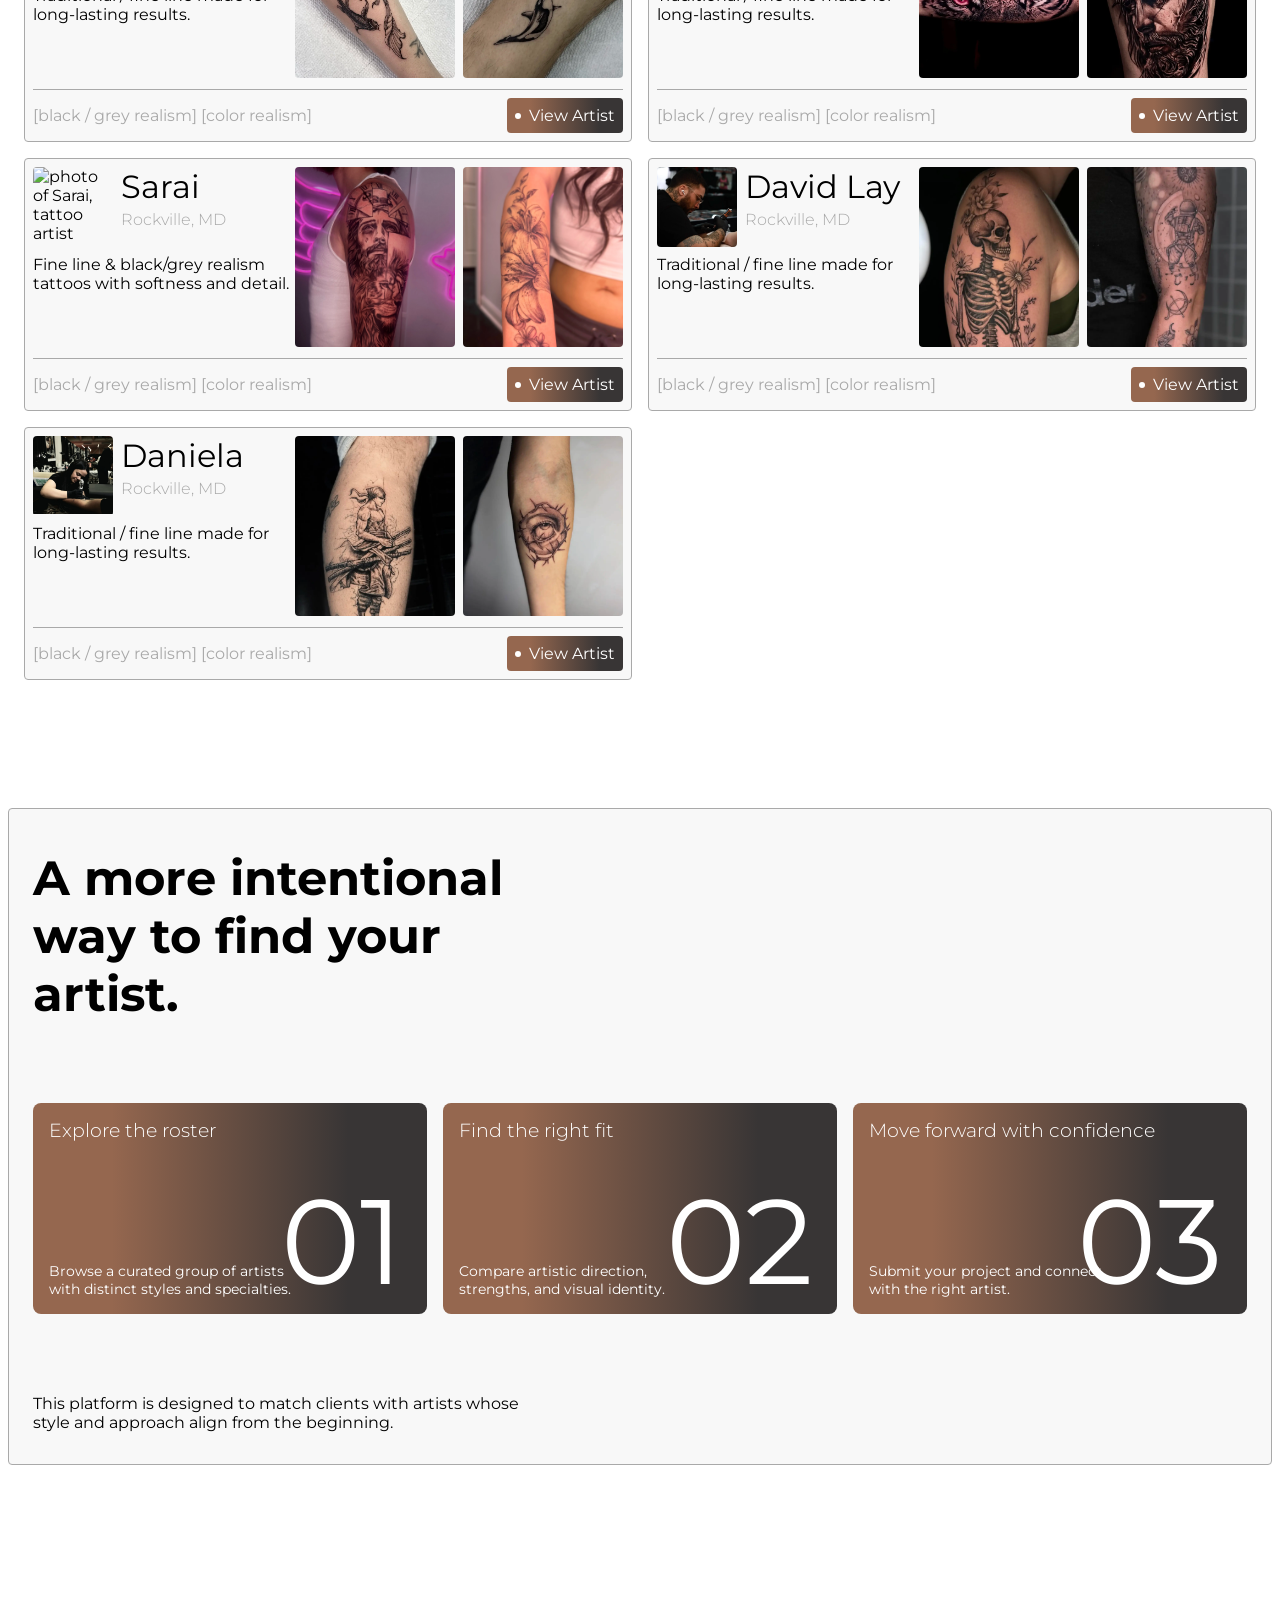
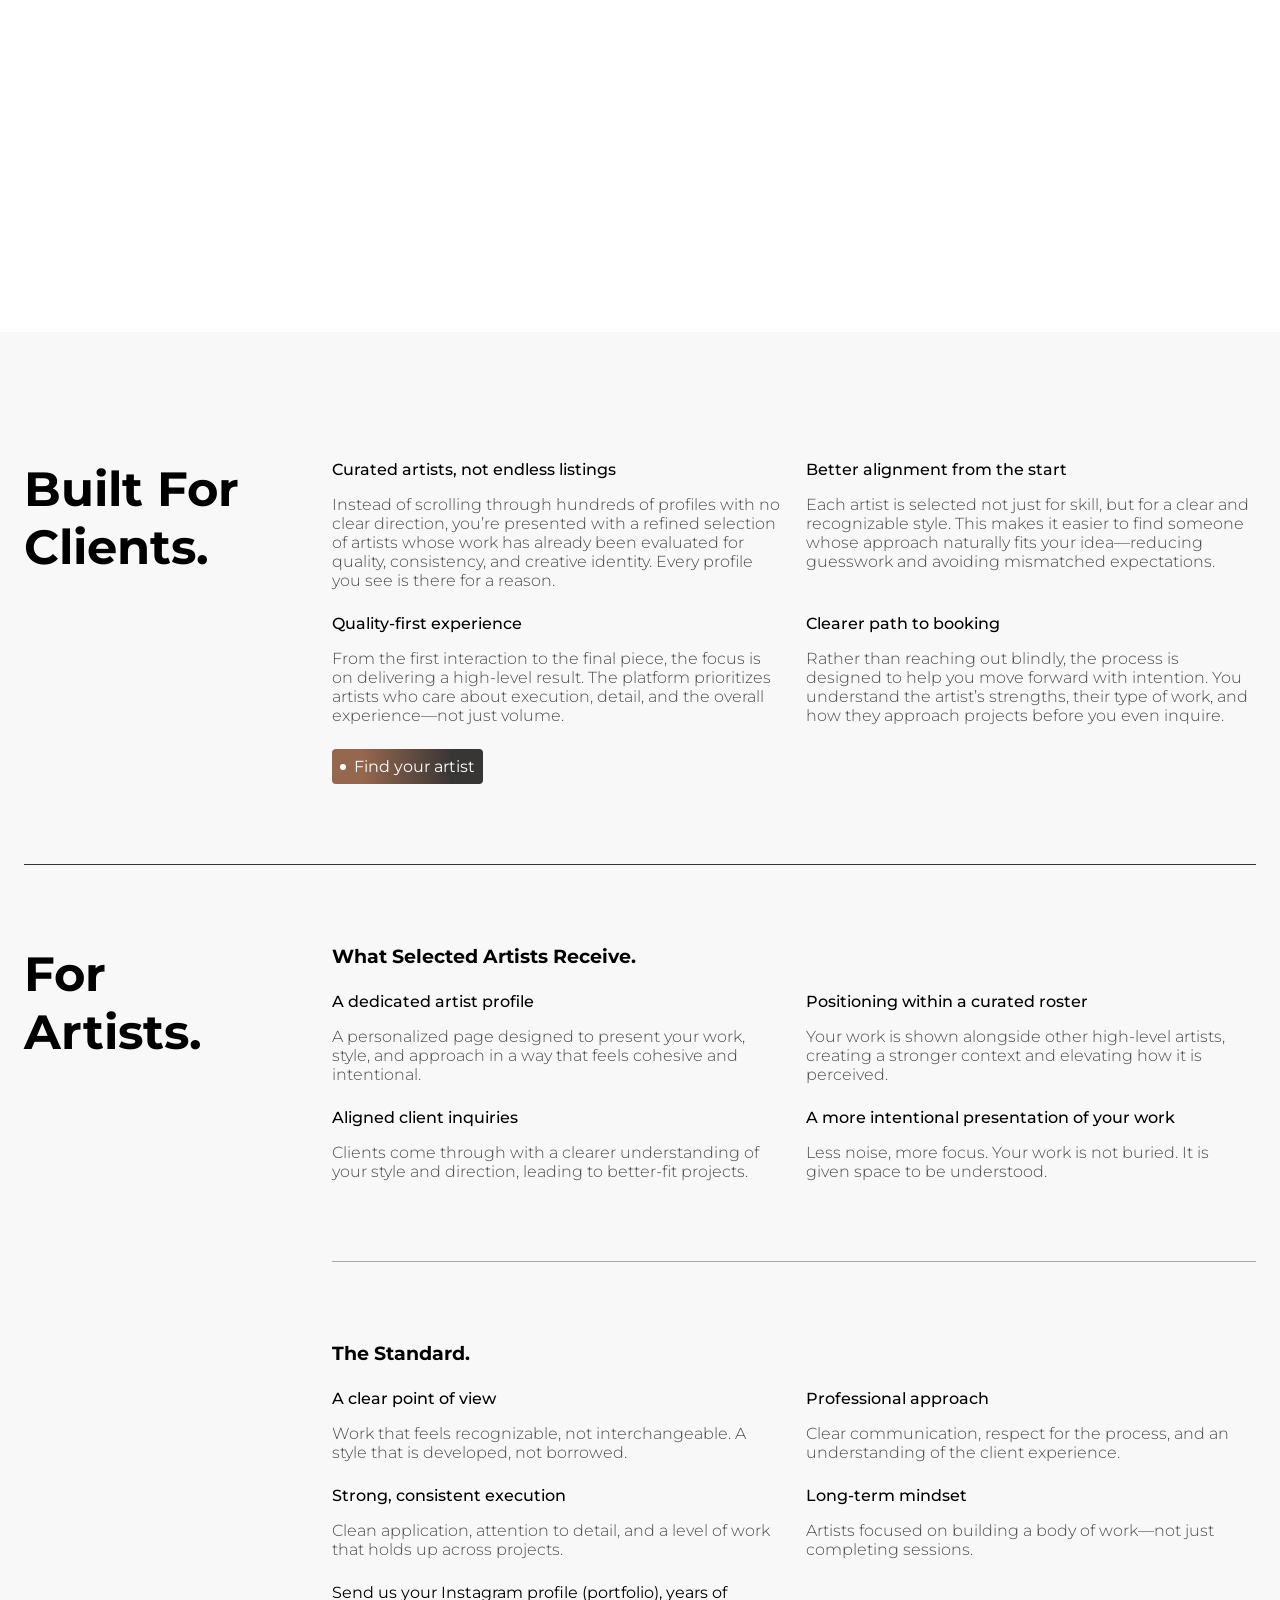
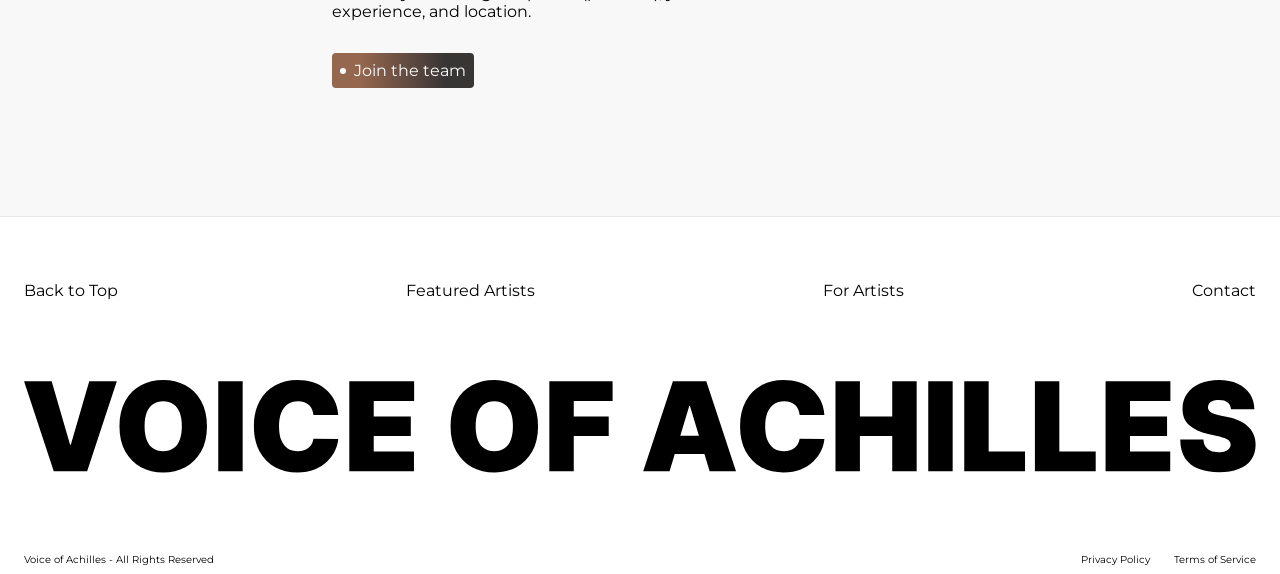
==== commit 2a00de05: "changed funnel" ====
--- a/index.html
+++ b/index.html
@@ -19,7 +19,7 @@
       <ul class="nav-list">
         <li><a href="#featured-artists" class="nav-link">Featured Artists</a></li>
         <li><a href="#artist-program" class="nav-link">Join the Team</a></li>
-        <li><a href="#" class="nav-link">Contact</a></li>
+        <li><a href="mailto:contact@voiceofachilles.com" class="nav-link">Contact</a></li>
       </ul>
 
       <button id="nav-btn">Menu</button>
@@ -29,7 +29,7 @@
       <ul class="modal-list">
         <li><a href="#featured-artists" class="modal-link">Featured Artists</a></li>
         <li><a href="#artist-program" class="modal-link">Join the Team</a></li>
-        <li><a href="#" class="modal-link">Contact</a></li>
+        <li><a href="mailto:contact@voiceofachilles.com" class="modal-link">Contact</a></li>
       </ul>
     </div>
   </header>
@@ -157,18 +157,18 @@
         </div>
 
         <div class="hero-text-container">
-          <h1 class="hero-text">FIND ARTISTS BUILT FOR YOUR STYLE.</h1>
+          <h1 class="hero-text">A Tattoo Studio Built Around Your Vision.</h1>
 
           <div class="CTA-container">
             <p class="cta-text">Explore a curated group of tattoo artists, each known for their style, craft, and consistency.</p>
 
             <div class="home-btn-container">
-              <a href="#" class="main-CTA CTA-btn">
+              <a href="#featured-artists" class="main-CTA CTA-btn">
                 <div class="btn-circle"></div>
                 Featured Artists
               </a>
               
-              <a href="#" class="secondary-CTA CTA-btn">
+              <a href="mailto:contact@voiceofachilles.com" class="secondary-CTA CTA-btn">
                 <div class="btn-circle"></div>
                 Join the Team
               </a>
@@ -550,7 +550,7 @@
                   </p>
                 </div>
 
-                <a href="#" class="CTA-btn main-CTA">
+                <a href="#featured-artists" class="CTA-btn main-CTA">
                     <div class="btn-circle"></div>
                     Find your artist
                 </a>
@@ -644,7 +644,7 @@
                     <div class="client-point-box">
                       <p class="join-team-text">Send us your Instagram profile (portfolio), years of experience, and location.</p>
 
-                    <a href="jeju.html" class="CTA-btn main-CTA">
+                    <a href="mailto:contact@voiceofachilles.com" class="CTA-btn main-CTA">
                       <div class="btn-circle"></div>
                       Join the team
                     </a>
--- a/style.css
+++ b/style.css
@@ -34,6 +34,11 @@
 :root {
   --background-black: #333333;
   --gold-color: #FFD900;
+  --gradient-bronze: linear-gradient(
+    90deg,
+    #95674F 20%,
+    #383535 80%
+  );
   --white: #fff;
   --black: #000;
   --artist-card-background: #f2f2f281;
@@ -214,17 +219,19 @@
   bottom: 8px;
   left: 8px;
   font-size: 12px;
-  background-color: var(--gold-color);
+  background: var(--gradient-bronze);
+  color: var(--white);
   padding: 8px;
   border-radius: var(--corner-radius);
-  transition: background-color 300ms ease;
+  transition: background 600ms ease;
   animation: show-artists 4s ease forwards;
 }
 
 .gallery-item img:hover,
 .gallery-item a:hover img,
 .gallery-item a:hover .by-artist {
-  background-color: var(--white);
+  background: var(--white);
+  color: var(--black);
 }
 
 .hands-container {
@@ -321,11 +328,8 @@
 }
 
 .main-CTA {
-  background-color: var(--gold-color);
-}
-
-.main-CTA:hover .btn-circle {
-  background-color: var(--gold-color);
+  background: var(--gradient-bronze);
+  color: #fff;
 }
 
 .btn-circle {
@@ -337,18 +341,12 @@
 }
 
 .secondary-CTA {
-  background-color: var(--black);
-  color: var(--white);
-}
-
-.secondary-CTA:hover {
-  background-color: #ffffff00;
-  color: var(--black);
+  background: var(--white);
 }
 
 .secondary-CTA,
 .main-CTA {
-  transition: color 300ms ease, background-color 300ms ease;
+  transition: color 300ms ease, background 300ms ease;
 }
 
 .secondary-CTA:hover .btn-circle {
@@ -522,7 +520,8 @@
 
 .card-box {
   position: relative;
-  background-color: #ffd900d2;
+  background: var(--gradient-bronze);
+  color: var(--white);
   padding: 16px;
   border-radius: 8px;
 
@@ -885,7 +884,7 @@
   }
 
   .gallery-track {
-    margin-top: 100px;
+    margin-top: 150px;
   }
 
   .gallery-item img {
